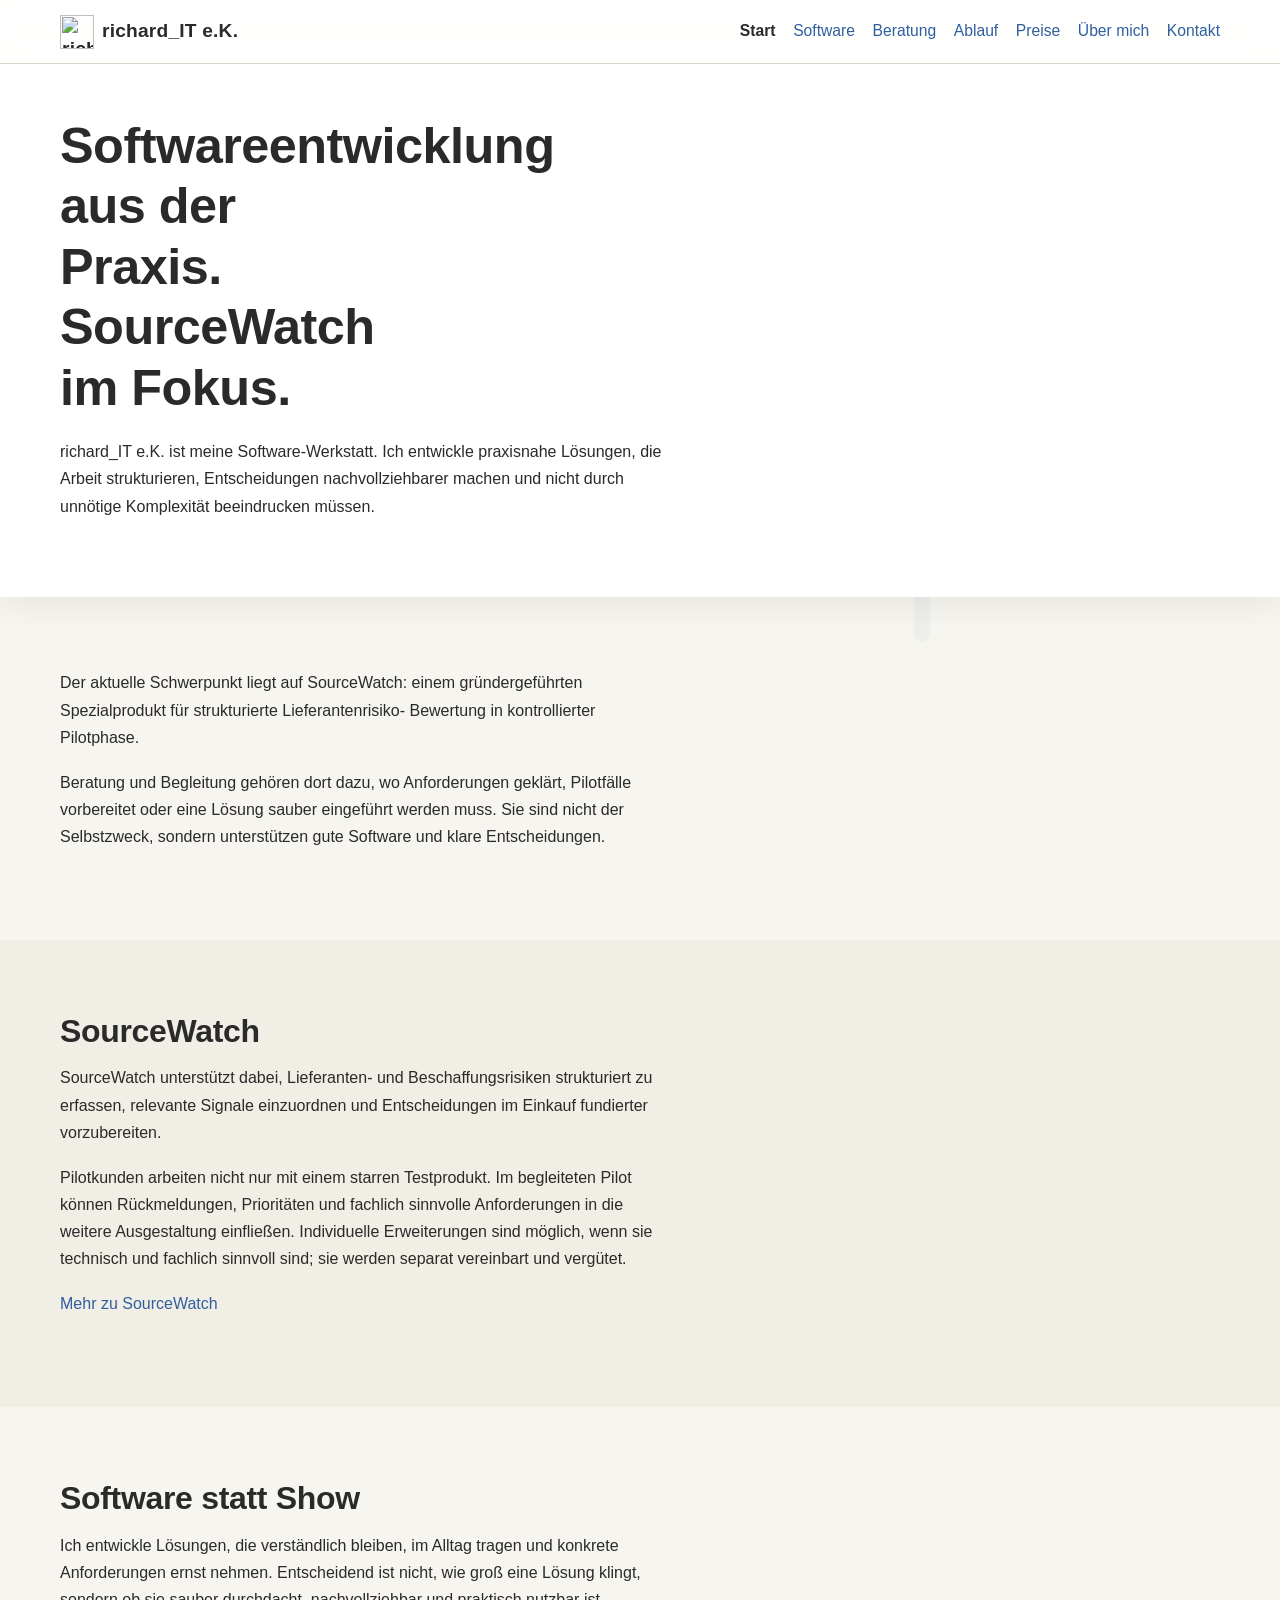
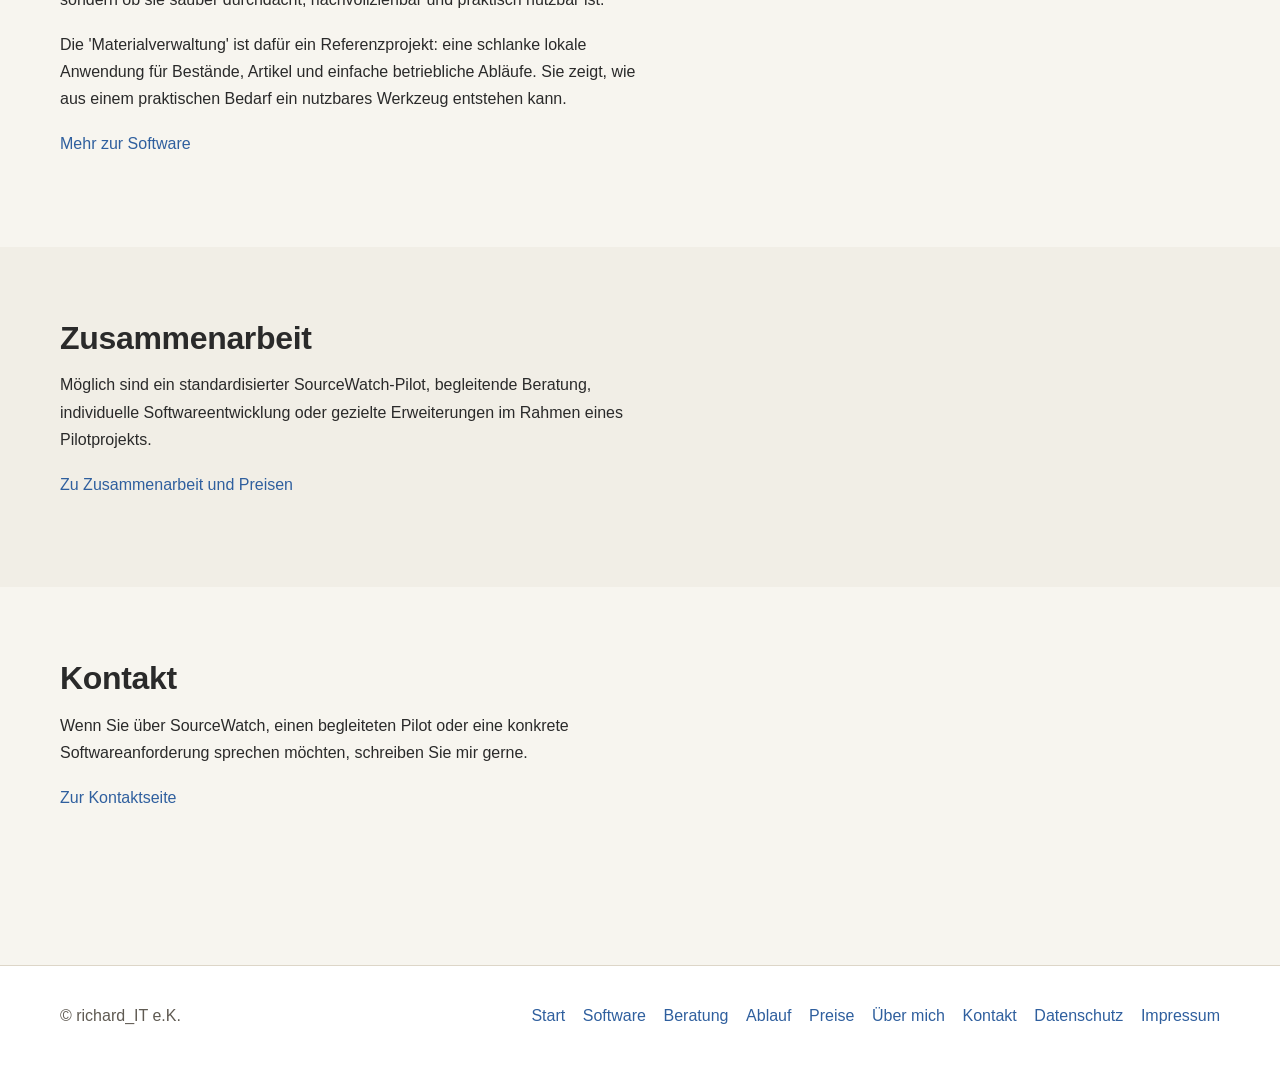
==== index.html @ f72419f3 "Modify meta tags for richard_IT branding Updated meta tags for improved SEO and branding." ====
<html lang="de">
<head>
  <meta charset="UTF-8">
  <meta name="viewport" content="width=device-width, initial-scale=1.0">
  <title>richard_IT e.K. | Softwareentwicklung und SourceWatch</title>
  <meta
    name="description"
    content="richard_IT ist die Software-Werkstatt hinter SourceWatch: praxisnahe Softwareentwicklung, begleitete Piloten und nachvollziehbare Lösungen aus der Praxis."
  >

  <meta property="og:type" content="website">
  <meta property="og:site_name" content="richard_IT">
  <meta property="og:title" content="richard_IT | Softwareentwicklung und SourceWatch">
  <meta
    property="og:description"
    content="richard_IT ist die Software-Werkstatt hinter SourceWatch: praxisnahe Softwareentwicklung, begleitete Piloten und nachvollziehbare Lösungen aus der Praxis."
  >
  <meta
    property="og:url"
    content="https://tjubuu.github.io/richard_IT-Website/"
  >
  <meta
    property="og:image"
    content="https://tjubuu.github.io/richard_IT-Website/assets/img/logo_hell.png"
  >
  <meta property="og:image:alt" content="richard_IT Logo">

  <meta name="twitter:card" content="summary_large_image">
  <meta name="twitter:title" content="richard_IT | Softwareentwicklung und SourceWatch">
  <meta
    name="twitter:description"
    content="richard_IT e.K. ist die Software-Werkstatt hinter SourceWatch: praxisnahe Softwareentwicklung, begleitete Piloten und nachvollziehbare Lösungen aus der Praxis."
  >
  <meta
    name="twitter:image"
    content="https://tjubuu.github.io/richard_IT-Website/assets/img/logo_hell.png"
  >

  <link rel="stylesheet" href="assets/css/style.css">
</head>
<body class="page-home">
  <header class="site-header">
    <div class="container">
      <div class="brand">
        <a href="index.html" aria-label="richard_IT e.K. Startseite">
          <img
            class="brand-logo"
            src="assets/img/logo_hell.png"
            alt="richard_IT Logo"
          >
          <span>richard_IT e.K.</span>
        </a>
      </div>

      <nav class="site-nav" aria-label="Hauptnavigation">
        <a href="index.html" aria-current="page">Start</a>
        <a href="projekte.html">Software</a>
        <a href="beratung.html">Beratung</a>
        <a href="ablauf.html">Ablauf</a>
        <a href="preise.html">Preise</a>
        <a href="about.html">Über mich</a>
        <a href="kontakt.html">Kontakt</a>
      </nav>
    </div>
  </header>

  <main>
    <section class="hero">
      <div class="container">
        <h1>Softwareentwicklung aus der Praxis. SourceWatch im Fokus.</h1>
        <p>
          richard_IT e.K. ist meine Software-Werkstatt. Ich entwickle praxisnahe
          Lösungen, die Arbeit strukturieren, Entscheidungen nachvollziehbarer
          machen und nicht durch unnötige Komplexität beeindrucken müssen.
        </p>
      </div>
    </section>

    <section class="section">
      <div class="container">
        <p>
          Der aktuelle Schwerpunkt liegt auf SourceWatch: einem
          gründergeführten Spezialprodukt für strukturierte Lieferantenrisiko-
          Bewertung in kontrollierter Pilotphase.
        </p>
        <p>
          Beratung und Begleitung gehören dort dazu, wo Anforderungen geklärt,
          Pilotfälle vorbereitet oder eine Lösung sauber eingeführt werden
          muss. Sie sind nicht der Selbstzweck, sondern unterstützen gute
          Software und klare Entscheidungen.
        </p>
      </div>
    </section>

    <section class="section section-alt">
      <div class="container">
        <h2>SourceWatch</h2>
        <p>
          SourceWatch unterstützt dabei, Lieferanten- und Beschaffungsrisiken
          strukturiert zu erfassen, relevante Signale einzuordnen und
          Entscheidungen im Einkauf fundierter vorzubereiten.
        </p>
        <p>
          Pilotkunden arbeiten nicht nur mit einem starren Testprodukt. Im
          begleiteten Pilot können Rückmeldungen, Prioritäten und fachlich
          sinnvolle Anforderungen in die weitere Ausgestaltung einfließen.
          Individuelle Erweiterungen sind möglich, wenn sie technisch und
          fachlich sinnvoll sind; sie werden separat vereinbart und vergütet.
        </p>
        <p>
          <a href="projekte.html">Mehr zu SourceWatch</a>
        </p>
      </div>
    </section>

    <section class="section">
      <div class="container">
        <h2>Software statt Show</h2>
        <p>
          Ich entwickle Lösungen, die verständlich bleiben, im Alltag tragen
          und konkrete Anforderungen ernst nehmen. Entscheidend ist nicht, wie
          groß eine Lösung klingt, sondern ob sie sauber durchdacht,
          nachvollziehbar und praktisch nutzbar ist.
        </p>
        <p>
          Die 'Materialverwaltung' ist dafür ein Referenzprojekt: eine schlanke
          lokale Anwendung für Bestände, Artikel und einfache betriebliche
          Abläufe. Sie zeigt, wie aus einem praktischen Bedarf ein nutzbares
          Werkzeug entstehen kann.
        </p>
        <p>
          <a href="projekte.html">Mehr zur Software</a>
        </p>
      </div>
    </section>

    <section class="section section-alt">
      <div class="container">
        <h2>Zusammenarbeit</h2>
        <p>
          Möglich sind ein standardisierter SourceWatch-Pilot, begleitende
          Beratung, individuelle Softwareentwicklung oder gezielte Erweiterungen
          im Rahmen eines Pilotprojekts.
        </p>
        <p>
          <a href="preise.html">Zu Zusammenarbeit und Preisen</a>
        </p>
      </div>
    </section>

    <section class="section">
      <div class="container">
        <h2>Kontakt</h2>
        <p>
          Wenn Sie über SourceWatch, einen begleiteten Pilot oder eine konkrete
          Softwareanforderung sprechen möchten, schreiben Sie mir gerne.
        </p>
        <p>
          <a href="kontakt.html">Zur Kontaktseite</a>
        </p>
      </div>
    </section>
  </main>

  <footer class="site-footer">
    <div class="container footer-content">
      <p>&copy; richard_IT e.K.</p>
      <nav aria-label="Footer Navigation">
        <a href="index.html">Start</a>
        <a href="projekte.html">Software</a>
        <a href="beratung.html">Beratung</a>
        <a href="ablauf.html">Ablauf</a>
        <a href="preise.html">Preise</a>
        <a href="about.html">Über mich</a>
        <a href="kontakt.html">Kontakt</a>
        <a href="datenschutz.html">Datenschutz</a>
        <a href="impressum.html">Impressum</a>
      </nav>
    </div>
  </footer>
</body>
</html>
---- assets/css/style.css ----
:root {
  --bg: #f7f5ef;
  --surface: #ffffff;
  --surface-alt: #f1eee6;
  --text: #2a2a2a;
  --muted: #5f5a52;
  --border: #ddd6c8;
  --accent: #6a7564;
  --accent-hover: #55604f;
  --link: #2f5f9e;
  --link-hover: #21497a;
  --max-width: 1160px;
  --shadow: 0 10px 30px rgba(0, 0, 0, 0.06);
  --radius: 0.75rem;
  --section-space: 4.5rem;
}

* {
  box-sizing: border-box;
}

html {
  font-size: 16px;
  scroll-behavior: smooth;
}

body {
  margin: 0;
  font-family: Arial, Helvetica, sans-serif;
  line-height: 1.7;
  color: var(--text);
  background: var(--bg);
}

img {
  max-width: 100%;
}

a {
  color: var(--link);
  text-decoration: none;
  transition:
    color 0.2s ease,
    background-color 0.2s ease,
    border-color 0.2s ease,
    opacity 0.2s ease;
}

a:hover {
  color: var(--link-hover);
  text-decoration: underline;
}

.container {
  width: min(100% - 2.5rem, var(--max-width));
  margin: 0 auto;
}

.site-header {
  background: rgba(255, 255, 255, 0.94);
  border-bottom: 1px solid var(--border);
  position: sticky;
  top: 0;
  z-index: 10;
  backdrop-filter: blur(10px);
}

.site-header .container {
  display: flex;
  align-items: center;
  justify-content: space-between;
  gap: 1.5rem;
  padding: 0.9rem 0;
}

.brand {
  flex-shrink: 0;
}

.brand a {
  display: inline-flex;
  align-items: center;
  gap: 0.5rem;
  color: var(--text);
  font-size: 1.2rem;
  font-weight: 700;
  letter-spacing: 0.01em;
}

.brand a:hover {
  color: var(--text);
  text-decoration: none;
}

.brand-logo {
  display: block;
  width: auto;
  height: 34px;
  margin-right: 0;
  transform: translateY(1px);
}

.site-nav {
  display: flex;
  flex-wrap: wrap;
  justify-content: flex-end;
  gap: 1.1rem;
}

.site-nav a {
  color: var(--link);
  font-size: 0.98rem;
  padding: 0.2rem 0;
}

.site-nav a:hover {
  color: var(--link-hover);
  text-decoration: none;
}

.site-nav a[aria-current="page"] {
  color: var(--text);
  font-weight: 700;
}

.intro,
.hero,
.section {
  padding: var(--section-space) 0;
}

.intro {
  padding-top: 2.75rem;
  padding-bottom: 1.5rem;
}

.intro p {
  max-width: 65ch;
  margin-bottom: 0;
  font-size: 1.05rem;
  color: var(--text);
}

.hero {
  background: var(--surface);
  box-shadow: var(--shadow);
  padding-top: 3.25rem;
  padding-bottom: 3.75rem;
}

.hero-split .container {
  display: grid;
  grid-template-columns: minmax(0, 1fr) minmax(340px, 500px);
  gap: 4rem;
  align-items: center;
}

.hero-copy {
  max-width: 640px;
}

.hero-copy p:last-child {
  margin-bottom: 0;
}

.hero-logo-wrap {
  display: flex;
  justify-content: flex-end;
  align-items: center;
  padding-left: 1.5rem;
}

.hero-logo {
  display: block;
  width: min(100%, 440px);
  height: auto;
  margin-left: auto;
}

.section-alt {
  background: var(--surface-alt);
}

h1,
h2,
h3 {
  line-height: 1.2;
  margin-top: 0;
  color: var(--text);
  letter-spacing: -0.01em;
}

h1 {
  font-size: clamp(2.1rem, 4vw, 3.15rem);
  margin-bottom: 1.25rem;
  max-width: 12ch;
}

h2 {
  font-size: clamp(1.55rem, 3vw, 2rem);
  margin-bottom: 0.9rem;
}

h3 {
  font-size: 1.1rem;
  margin-bottom: 0.75rem;
}

p {
  margin-top: 0;
  margin-bottom: 1.1rem;
  max-width: 68ch;
}

ul {
  margin-top: 0;
  margin-bottom: 1.1rem;
  padding-left: 1.25rem;
  max-width: 68ch;
}

li {
  margin-bottom: 0.5rem;
}

.button-link {
  display: inline-block;
  padding: 0.85rem 1.15rem;
  border: 1px solid transparent;
  border-radius: 999px;
  background: var(--accent);
  color: #ffffff;
  font-weight: 700;
  line-height: 1.2;
  box-shadow: 0 6px 18px rgba(0, 0, 0, 0.08);
}

.button-link:hover {
  background: var(--accent-hover);
  color: #ffffff;
  text-decoration: none;
}

.button-link:focus-visible,
.site-nav a:focus-visible,
.site-footer nav a:focus-visible {
  outline: 2px solid var(--link);
  outline-offset: 3px;
}

.price-grid {
  display: grid;
  gap: 1.5rem;
  grid-template-columns: repeat(auto-fit, minmax(240px, 1fr));
}

.price-card {
  background: var(--surface);
  border: 1px solid var(--border);
  border-radius: var(--radius);
  padding: 1.25rem;
  box-shadow: var(--shadow);
}

.price-card p:last-child {
  margin-bottom: 0;
}

/* Contact page specific styling */
address {
  font-style: normal;
  margin: 1.5rem 0;
}

.contact-email {
  display: inline-block;
  padding: 0.5rem 0.75rem;
  background: var(--surface);
  border: 2px solid var(--link);
  border-radius: var(--radius);
  font-weight: 600;
  font-size: 1.05rem;
  color: var(--link);
  transition:
    background-color 0.2s ease,
    color 0.2s ease,
    transform 0.2s ease;
}

.contact-email:hover {
  background: var(--link);
  color: #ffffff;
  text-decoration: none;
  transform: translateY(-2px);
}

.contact-email:focus-visible {
  outline: 2px solid var(--accent);
  outline-offset: 3px;
}

.social-links {
  list-style: none;
  padding: 0;
  margin: 2rem 0;
  display: flex;
  flex-wrap: wrap;
  gap: 1rem;
  max-width: none;
}

.social-links li {
  margin: 0;
  flex: 0 1 auto;
}

.social-links a {
  display: inline-flex;
  align-items: center;
  justify-content: center;
  padding: 0.75rem 1.25rem;
  background: var(--surface);
  border: 2px solid var(--link);
  border-radius: var(--radius);
  color: var(--link);
  font-weight: 600;
  transition:
    background-color 0.2s ease,
    color 0.2s ease,
    transform 0.2s ease,
    border-color 0.2s ease;
}

.social-links a:hover {
  background: var(--link);
  color: #ffffff;
  border-color: var(--link);
  text-decoration: none;
  transform: translateY(-3px);
  box-shadow: 0 6px 18px rgba(0, 0, 0, 0.08);
}

.social-links a:focus-visible {
  outline: 2px solid var(--accent);
  outline-offset: 3px;
}

@media (max-width: 760px) {
  .social-links {
    flex-direction: column;
    gap: 0.75rem;
  }

  .social-links li {
    width: 100%;
  }

  .social-links a {
    width: 100%;
    justify-content: center;
  }
}

.site-footer {
  margin-top: 4rem;
  padding: 2.25rem 0;
  background: var(--surface);
  border-top: 1px solid var(--border);
}

.footer-content {
  display: flex;
  flex-wrap: wrap;
  align-items: flex-start;
  justify-content: space-between;
  gap: 1rem 2rem;
}

.site-footer nav {
  display: flex;
  flex-wrap: wrap;
  gap: 0.85rem 1.1rem;
}

.site-footer nav a {
  color: var(--link);
}

.site-footer p {
  margin: 0;
  color: var(--muted);
}

@media (max-width: 960px) {
  .hero-split .container {
    grid-template-columns: 1fr;
    gap: 2.25rem;
  }

  .hero-logo-wrap {
    justify-content: flex-start;
    padding-left: 0;
  }

  .hero-logo {
    width: min(340px, 100%);
    margin-left: 0;
  }

  h1 {
    max-width: none;
  }
}

@media (max-width: 760px) {
  :root {
    --section-space: 3.5rem;
  }

  .site-header .container,
  .footer-content {
    flex-direction: column;
    align-items: flex-start;
  }

  .site-header .container {
    gap: 0.85rem;
  }

  .site-nav {
    gap: 0.75rem 1rem;
    justify-content: flex-start;
  }

  .brand-logo {
    height: 30px;
    margin-right: 0;
    transform: translateY(1px);
  }

  .container {
    width: min(100% - 1.5rem, var(--max-width));
  }

  .intro {
    padding-top: 2.25rem;
    padding-bottom: 1.25rem;
  }

  .hero {
    padding-top: 2.5rem;
    padding-bottom: 3rem;
  }

  .button-link {
    width: auto;
  }
}

/* Page-specific watermark backgrounds */
body {
  position: relative;
}

body::before {
  content: "";
  position: fixed;
  inset: 0;
  z-index: -1;
  pointer-events: none;
  background-repeat: no-repeat;
  background-position: right 7vw top 18vh;
  background-size: min(42vw, 540px);
  opacity: 0.055;
}

body.page-home::before {
  background-image: url("../img/watermarks/watermark-home-gear.svg");
}

body.page-consulting::before {
  background-image: url("../img/watermarks/watermark-consulting-dialog.svg");
}

body.page-process::before {
  background-image: url("../img/watermarks/watermark-process-steps.svg");
}

body.page-remote::before {
  background-image: url("../img/watermarks/watermark-remote-connection.svg");
}

body.page-projects::before {
  background-image: url("../img/watermarks/watermark-projects-network.svg");
}

body.page-prices::before {
  background-image: url("../img/watermarks/watermark-prices-scale.svg");
}

body.page-about::before {
  background-image: url("../img/watermarks/watermark-about-workbench.svg");
}

body.page-contact::before {
  background-image: url("../img/watermarks/watermark-contact-envelope.svg");
}

@media (max-width: 760px) {
  body::before {
    background-position: right -18vw top 18vh;
    background-size: 88vw;
    opacity: 0.035;
  }
}

.visually-hidden {
  position: absolute;
  width: 1px;
  height: 1px;
  padding: 0;
  margin: -1px;
  overflow: hidden;
  clip: rect(0, 0, 0, 0);
  white-space: nowrap;
  border: 0;
}
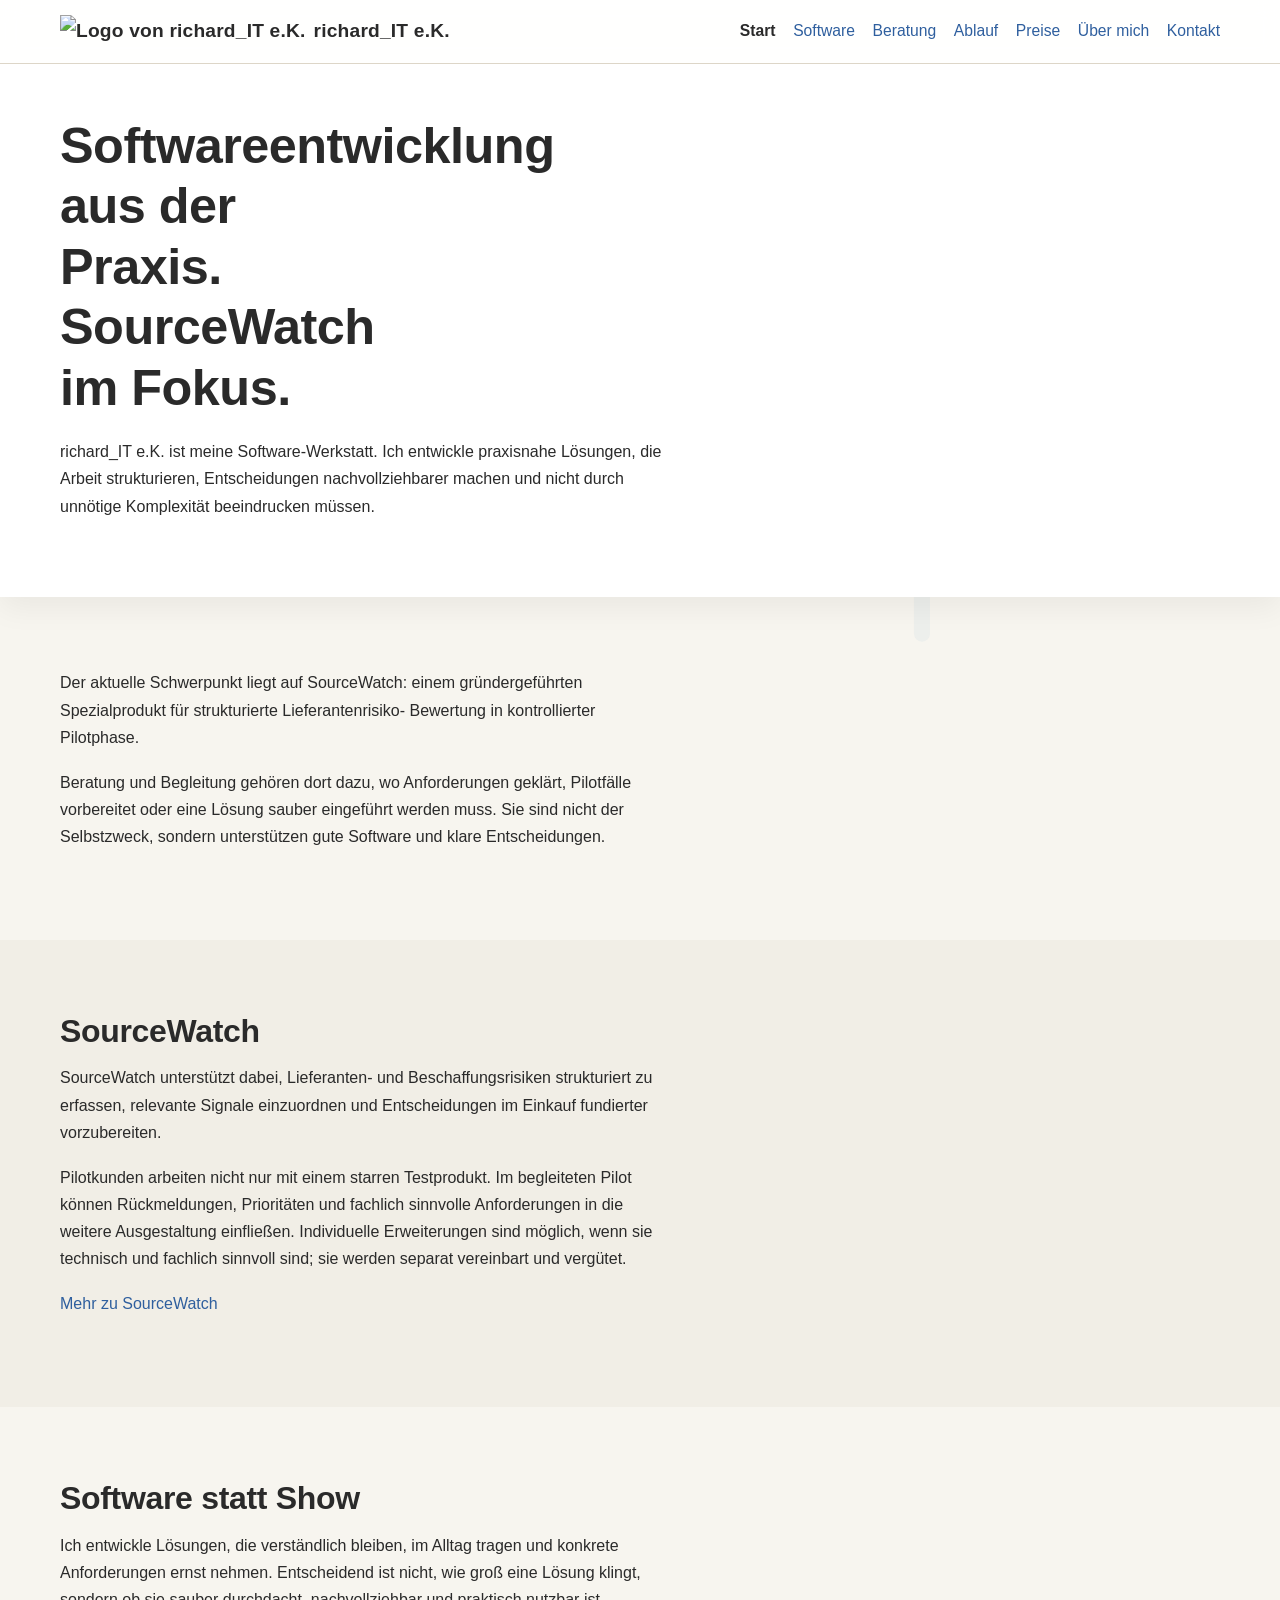
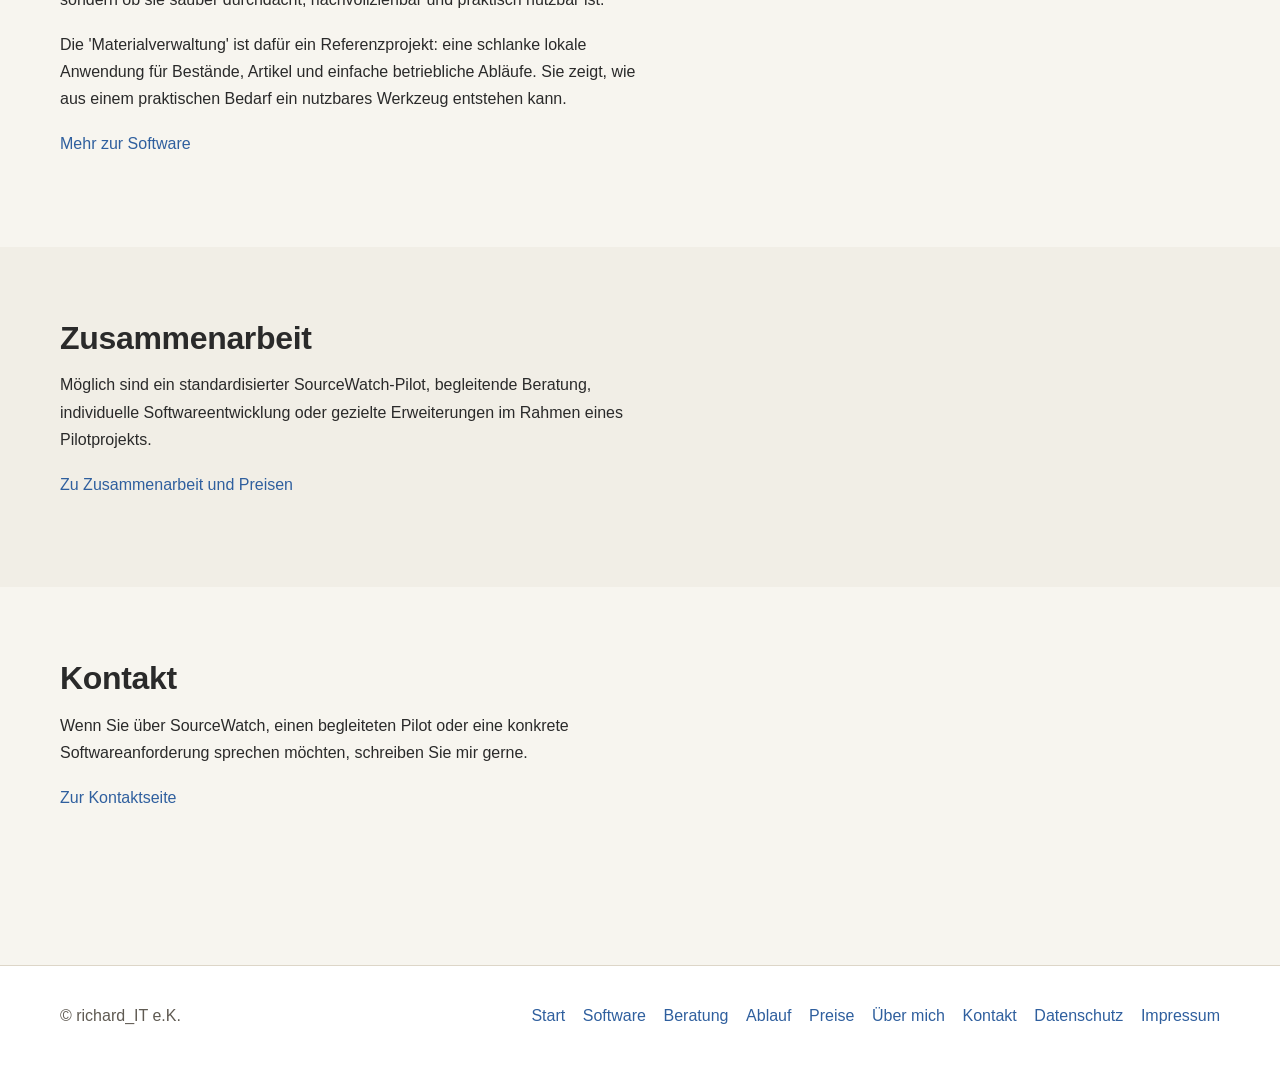
==== commit beef21bd: "Update HTML structure and improve accessibility" ====
--- a/index.html
+++ b/index.html
@@ -1,3 +1,4 @@
+<!DOCTYPE html>
 <html lang="de">
 <head>
   <meta charset="UTF-8">
@@ -42,11 +43,11 @@
   <header class="site-header">
     <div class="container">
       <div class="brand">
-        <a href="index.html" aria-label="richard_IT e.K. Startseite">
+        <a href="index.html" aria-label="Zur Startseite von richard_IT e.K.">
           <img
             class="brand-logo"
             src="assets/img/logo_hell.png"
-            alt="richard_IT Logo"
+            alt="Logo von richard_IT e.K."
           >
           <span>richard_IT e.K.</span>
         </a>
@@ -64,10 +65,10 @@
     </div>
   </header>
 
-  <main>
-    <section class="hero">
+  <main id="main-content">
+    <section class="hero" aria-labelledby="hero-heading">
       <div class="container">
-        <h1>Softwareentwicklung aus der Praxis. SourceWatch im Fokus.</h1>
+        <h1 id="hero-heading">Softwareentwicklung aus der Praxis. SourceWatch im Fokus.</h1>
         <p>
           richard_IT e.K. ist meine Software-Werkstatt. Ich entwickle praxisnahe
           Lösungen, die Arbeit strukturieren, Entscheidungen nachvollziehbarer
@@ -76,8 +77,9 @@
       </div>
     </section>
 
-    <section class="section">
+    <section class="section" aria-labelledby="home-intro-heading">
       <div class="container">
+        <h2 id="home-intro-heading" class="visually-hidden">Überblick</h2>
         <p>
           Der aktuelle Schwerpunkt liegt auf SourceWatch: einem
           gründergeführten Spezialprodukt für strukturierte Lieferantenrisiko-
@@ -92,9 +94,9 @@
       </div>
     </section>
 
-    <section class="section section-alt">
+    <section class="section section-alt" aria-labelledby="sourcewatch-heading">
       <div class="container">
-        <h2>SourceWatch</h2>
+        <h2 id="sourcewatch-heading">SourceWatch</h2>
         <p>
           SourceWatch unterstützt dabei, Lieferanten- und Beschaffungsrisiken
           strukturiert zu erfassen, relevante Signale einzuordnen und
@@ -113,9 +115,9 @@
       </div>
     </section>
 
-    <section class="section">
+    <section class="section" aria-labelledby="philosophy-heading">
       <div class="container">
-        <h2>Software statt Show</h2>
+        <h2 id="philosophy-heading">Software statt Show</h2>
         <p>
           Ich entwickle Lösungen, die verständlich bleiben, im Alltag tragen
           und konkrete Anforderungen ernst nehmen. Entscheidend ist nicht, wie
@@ -134,9 +136,9 @@
       </div>
     </section>
 
-    <section class="section section-alt">
+    <section class="section section-alt" aria-labelledby="collaboration-heading">
       <div class="container">
-        <h2>Zusammenarbeit</h2>
+        <h2 id="collaboration-heading">Zusammenarbeit</h2>
         <p>
           Möglich sind ein standardisierter SourceWatch-Pilot, begleitende
           Beratung, individuelle Softwareentwicklung oder gezielte Erweiterungen
@@ -148,9 +150,9 @@
       </div>
     </section>
 
-    <section class="section">
+    <section class="section" aria-labelledby="contact-section-heading">
       <div class="container">
-        <h2>Kontakt</h2>
+        <h2 id="contact-section-heading">Kontakt</h2>
         <p>
           Wenn Sie über SourceWatch, einen begleiteten Pilot oder eine konkrete
           Softwareanforderung sprechen möchten, schreiben Sie mir gerne.
@@ -165,7 +167,7 @@
   <footer class="site-footer">
     <div class="container footer-content">
       <p>&copy; richard_IT e.K.</p>
-      <nav aria-label="Footer Navigation">
+      <nav aria-label="Footer-Navigation">
         <a href="index.html">Start</a>
         <a href="projekte.html">Software</a>
         <a href="beratung.html">Beratung</a>
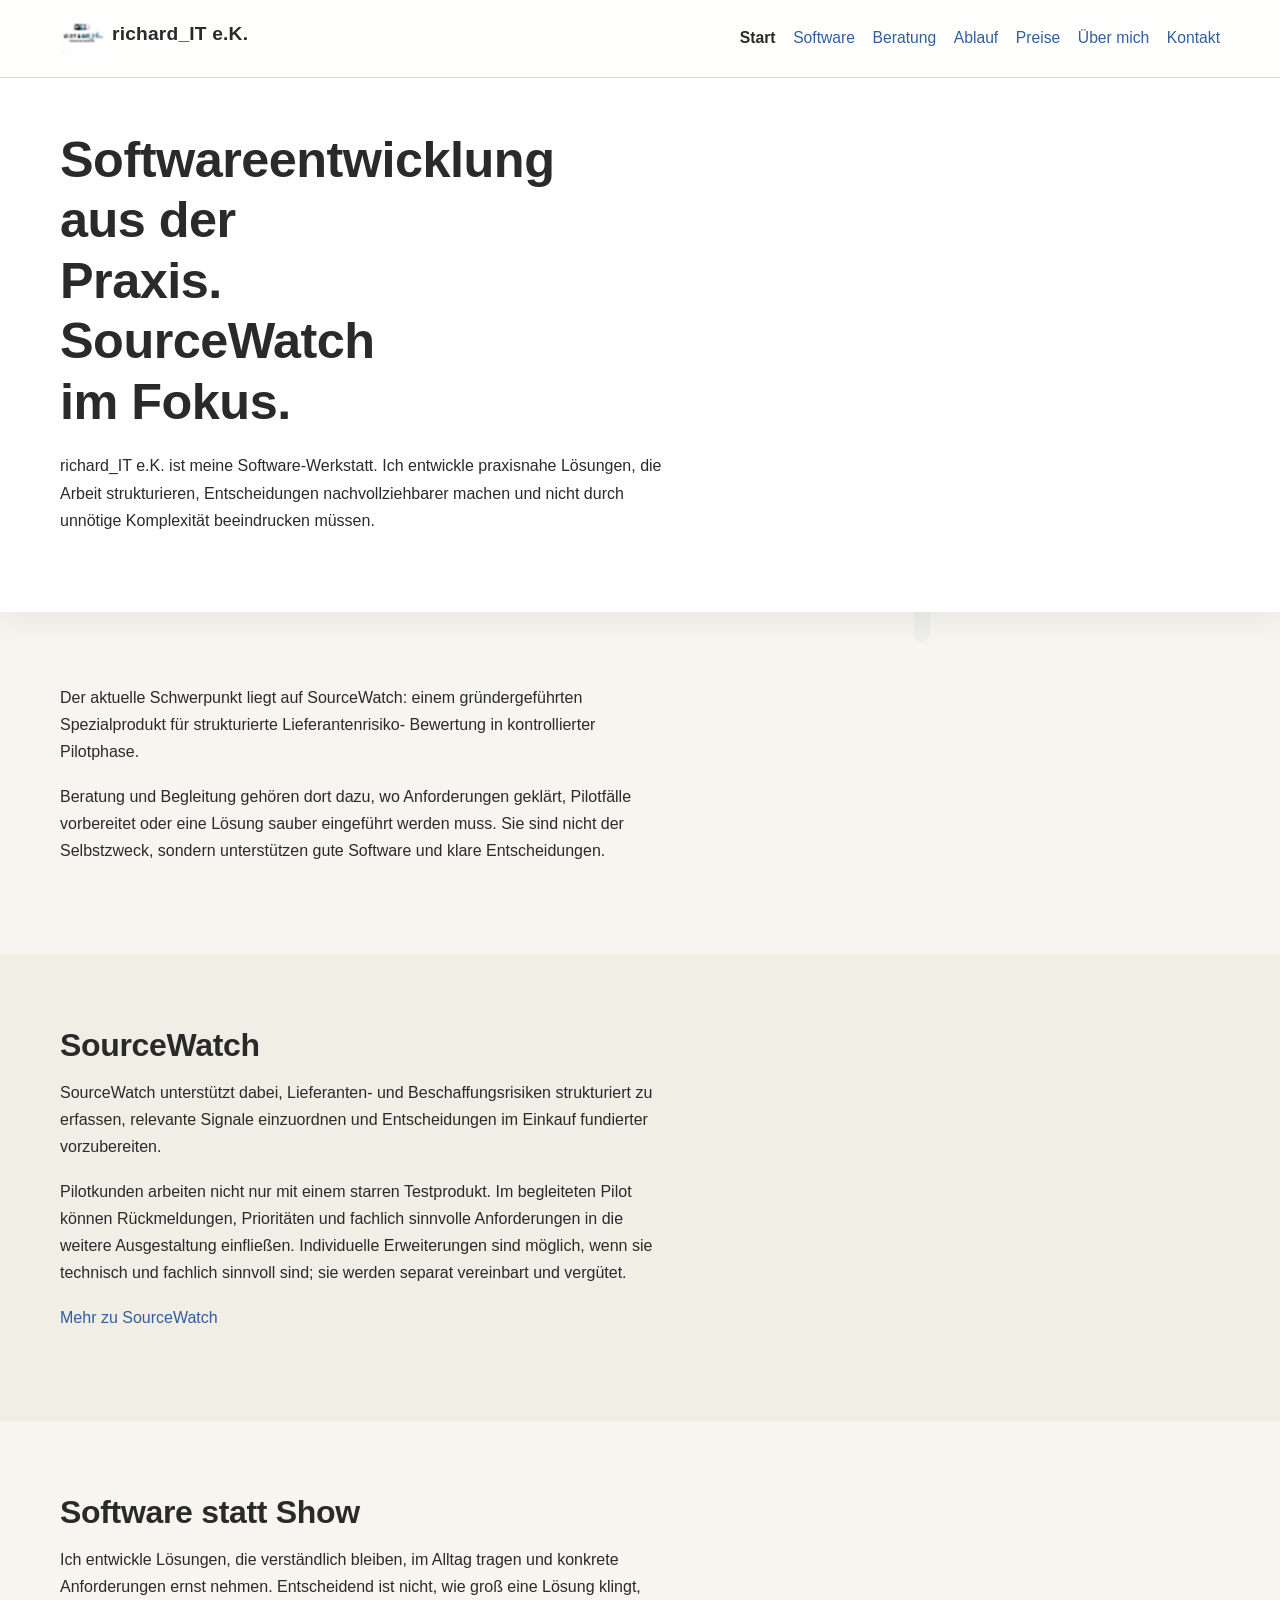
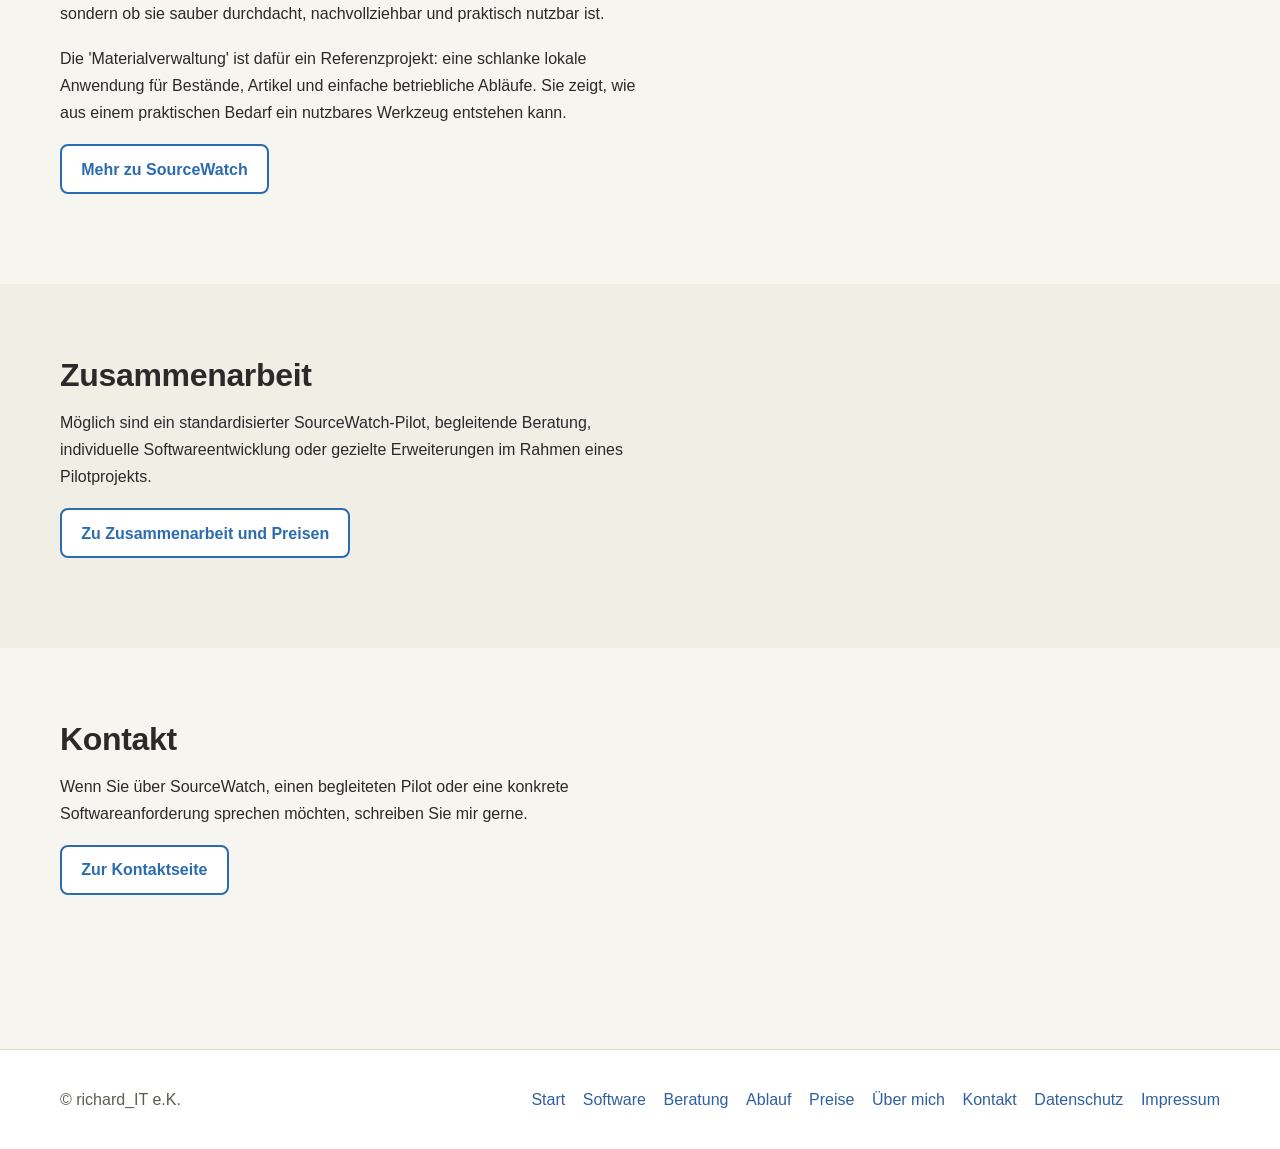
==== commit ead16479: "Update links to use button styles" ====
--- a/index.html
+++ b/index.html
@@ -131,7 +131,7 @@
           Werkzeug entstehen kann.
         </p>
         <p>
-          <a href="projekte.html">Mehr zur Software</a>
+          <a href="projekte.html" class="btn">Mehr zu SourceWatch</a>
         </p>
       </div>
     </section>
@@ -145,7 +145,7 @@
           im Rahmen eines Pilotprojekts.
         </p>
         <p>
-          <a href="preise.html">Zu Zusammenarbeit und Preisen</a>
+          <a href="preise.html" class="btn">Zu Zusammenarbeit und Preisen</a>
         </p>
       </div>
     </section>
@@ -158,7 +158,7 @@
           Softwareanforderung sprechen möchten, schreiben Sie mir gerne.
         </p>
         <p>
-          <a href="kontakt.html">Zur Kontaktseite</a>
+          <a href="kontakt.html" class="btn">Zur Kontaktseite</a>
         </p>
       </div>
     </section>
--- a/assets/css/style.css
+++ b/assets/css/style.css
@@ -93,11 +93,9 @@
 }
 
 .brand-logo {
+  height: 40px;
+  width: auto;
   display: block;
-  width: auto;
-  height: 34px;
-  margin-right: 0;
-  transform: translateY(1px);
 }
 
 .site-nav {
@@ -524,4 +522,24 @@
   clip: rect(0, 0, 0, 0);
   white-space: nowrap;
   border: 0;
-}+}
+
+/* Einheitlicher Button-Style */
+.btn,
+.contact-email {
+  display: inline-block;
+  padding: 0.6rem 1.2rem;
+  border: 2px solid #2b6cb0;
+  border-radius: 8px;
+  color: #2b6cb0;
+  font-weight: bold;
+  text-decoration: none;
+  background-color: #ffffff;
+  transition: all 0.2s ease-in-out;
+}
+
+.btn:hover,
+.contact-email:hover {
+  background-color: #2b6cb0;
+  color: #ffffff;
+}
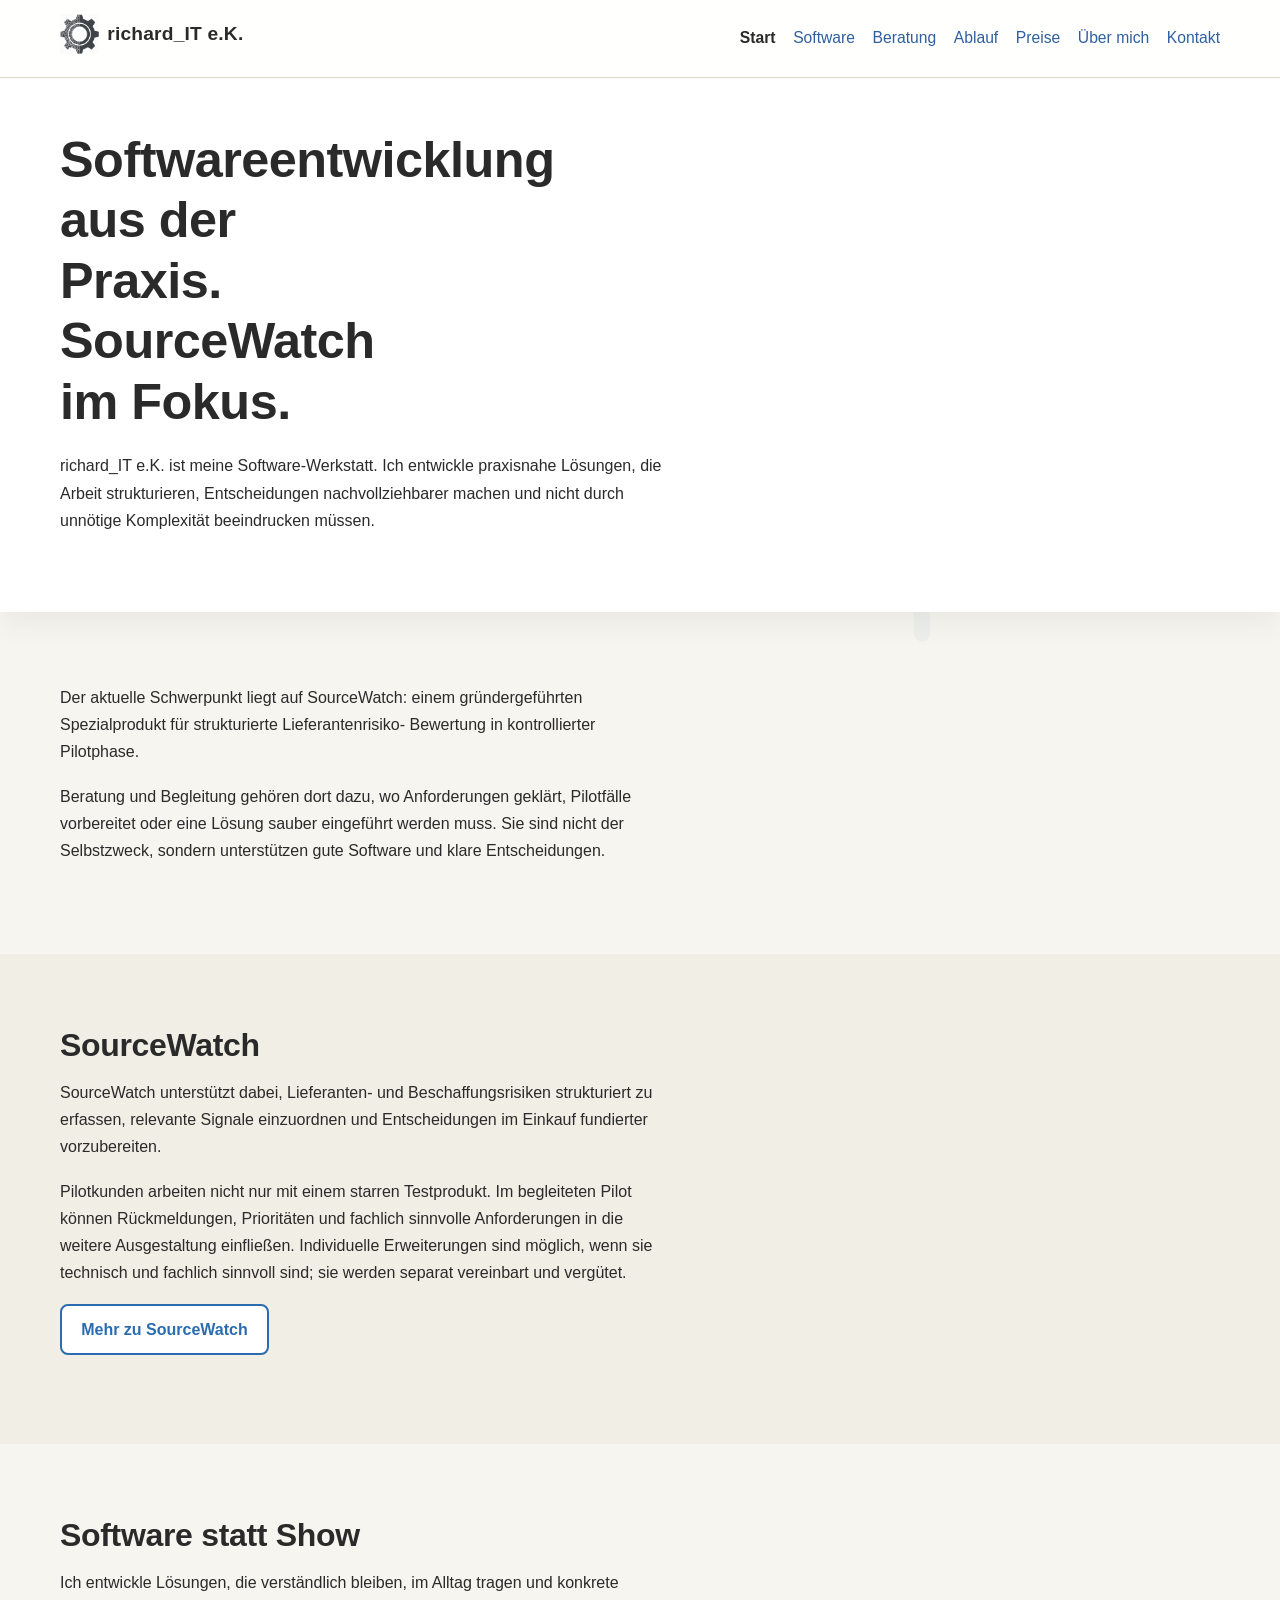
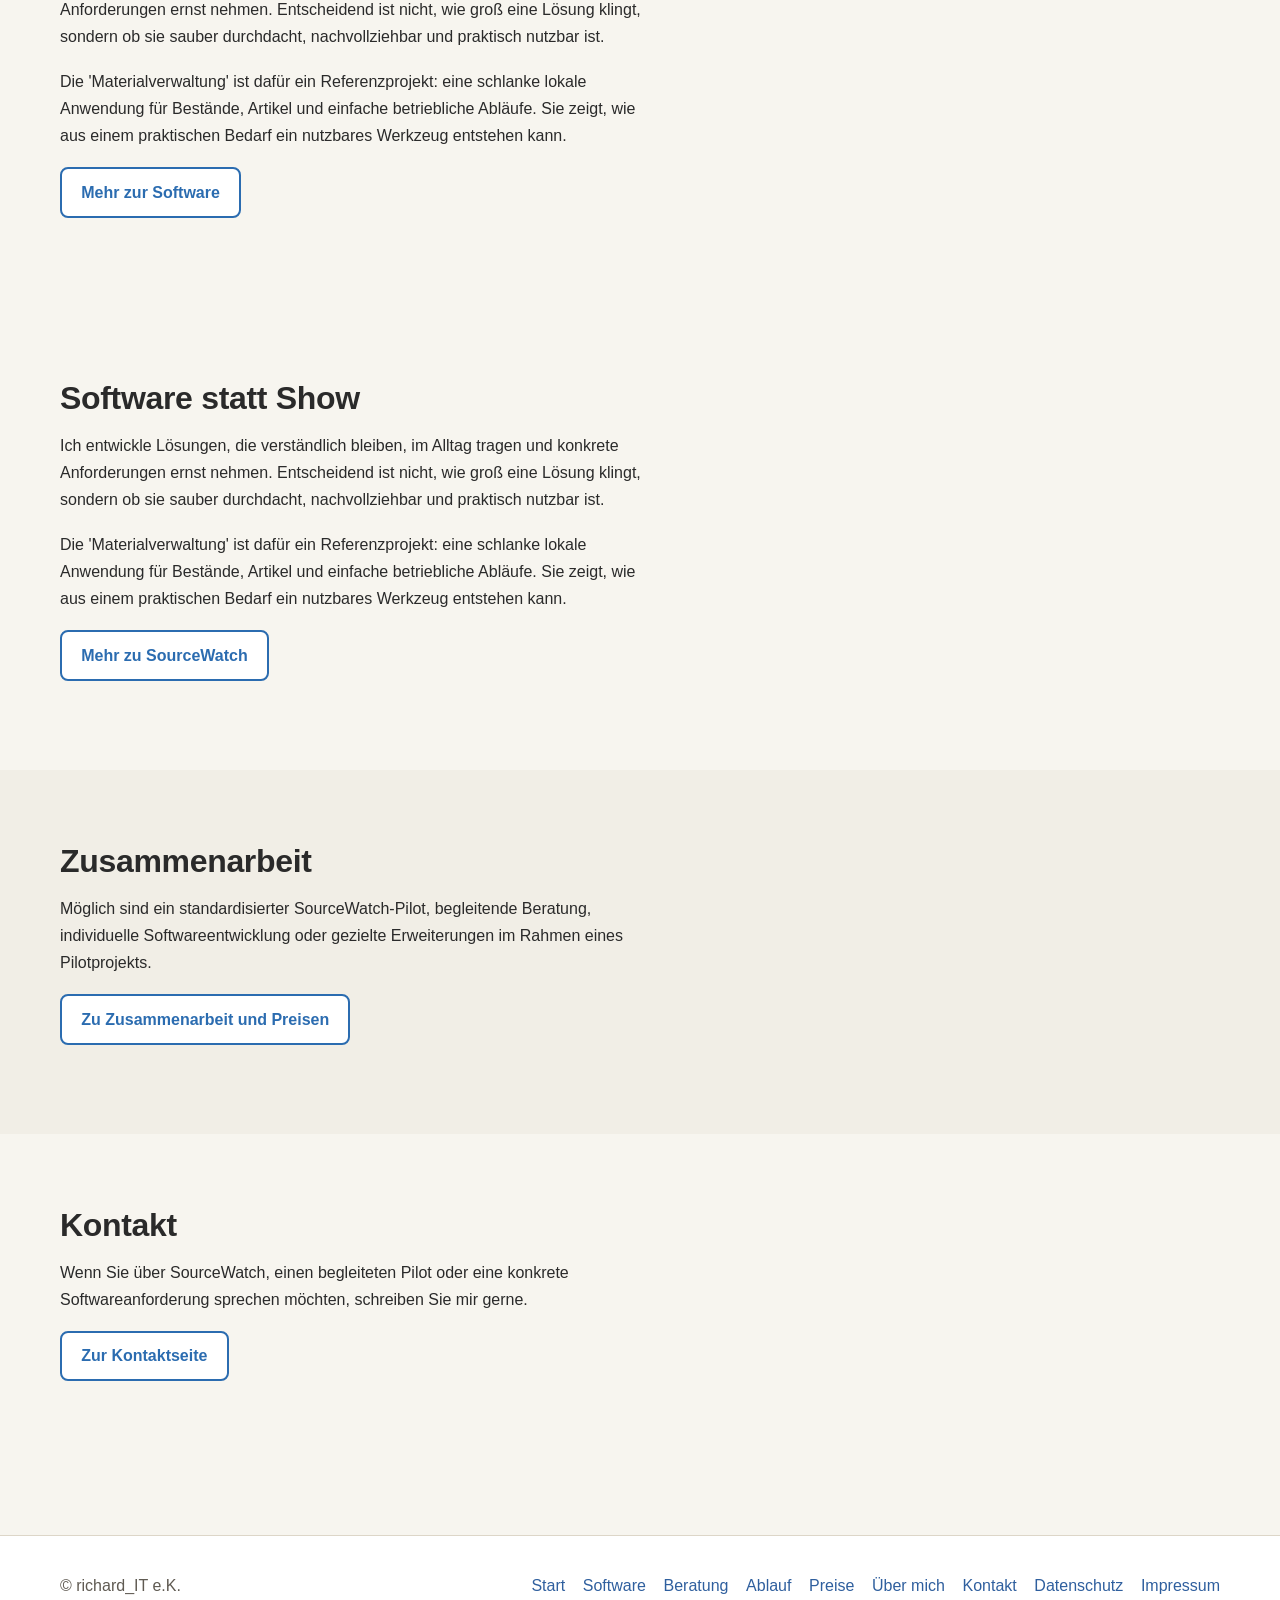
==== commit d17fec9c: "Add button class to project links in index.html" ====
--- a/index.html
+++ b/index.html
@@ -110,7 +110,28 @@
           fachlich sinnvoll sind; sie werden separat vereinbart und vergütet.
         </p>
         <p>
-          <a href="projekte.html">Mehr zu SourceWatch</a>
+          <a href="projekte.html" class="btn">Mehr zu SourceWatch</a>
+        </p>
+      </div>
+    </section>
+
+    <section class="section" aria-labelledby="philosophy-heading">
+      <div class="container">
+        <h2 id="philosophy-heading">Software statt Show</h2>
+        <p>
+          Ich entwickle Lösungen, die verständlich bleiben, im Alltag tragen
+          und konkrete Anforderungen ernst nehmen. Entscheidend ist nicht, wie
+          groß eine Lösung klingt, sondern ob sie sauber durchdacht,
+          nachvollziehbar und praktisch nutzbar ist.
+        </p>
+        <p>
+          Die 'Materialverwaltung' ist dafür ein Referenzprojekt: eine schlanke
+          lokale Anwendung für Bestände, Artikel und einfache betriebliche
+          Abläufe. Sie zeigt, wie aus einem praktischen Bedarf ein nutzbares
+          Werkzeug entstehen kann.
+        </p>
+        <p>
+          <a href="projekte.html" class="btn">Mehr zur Software</a>
         </p>
       </div>
     </section>
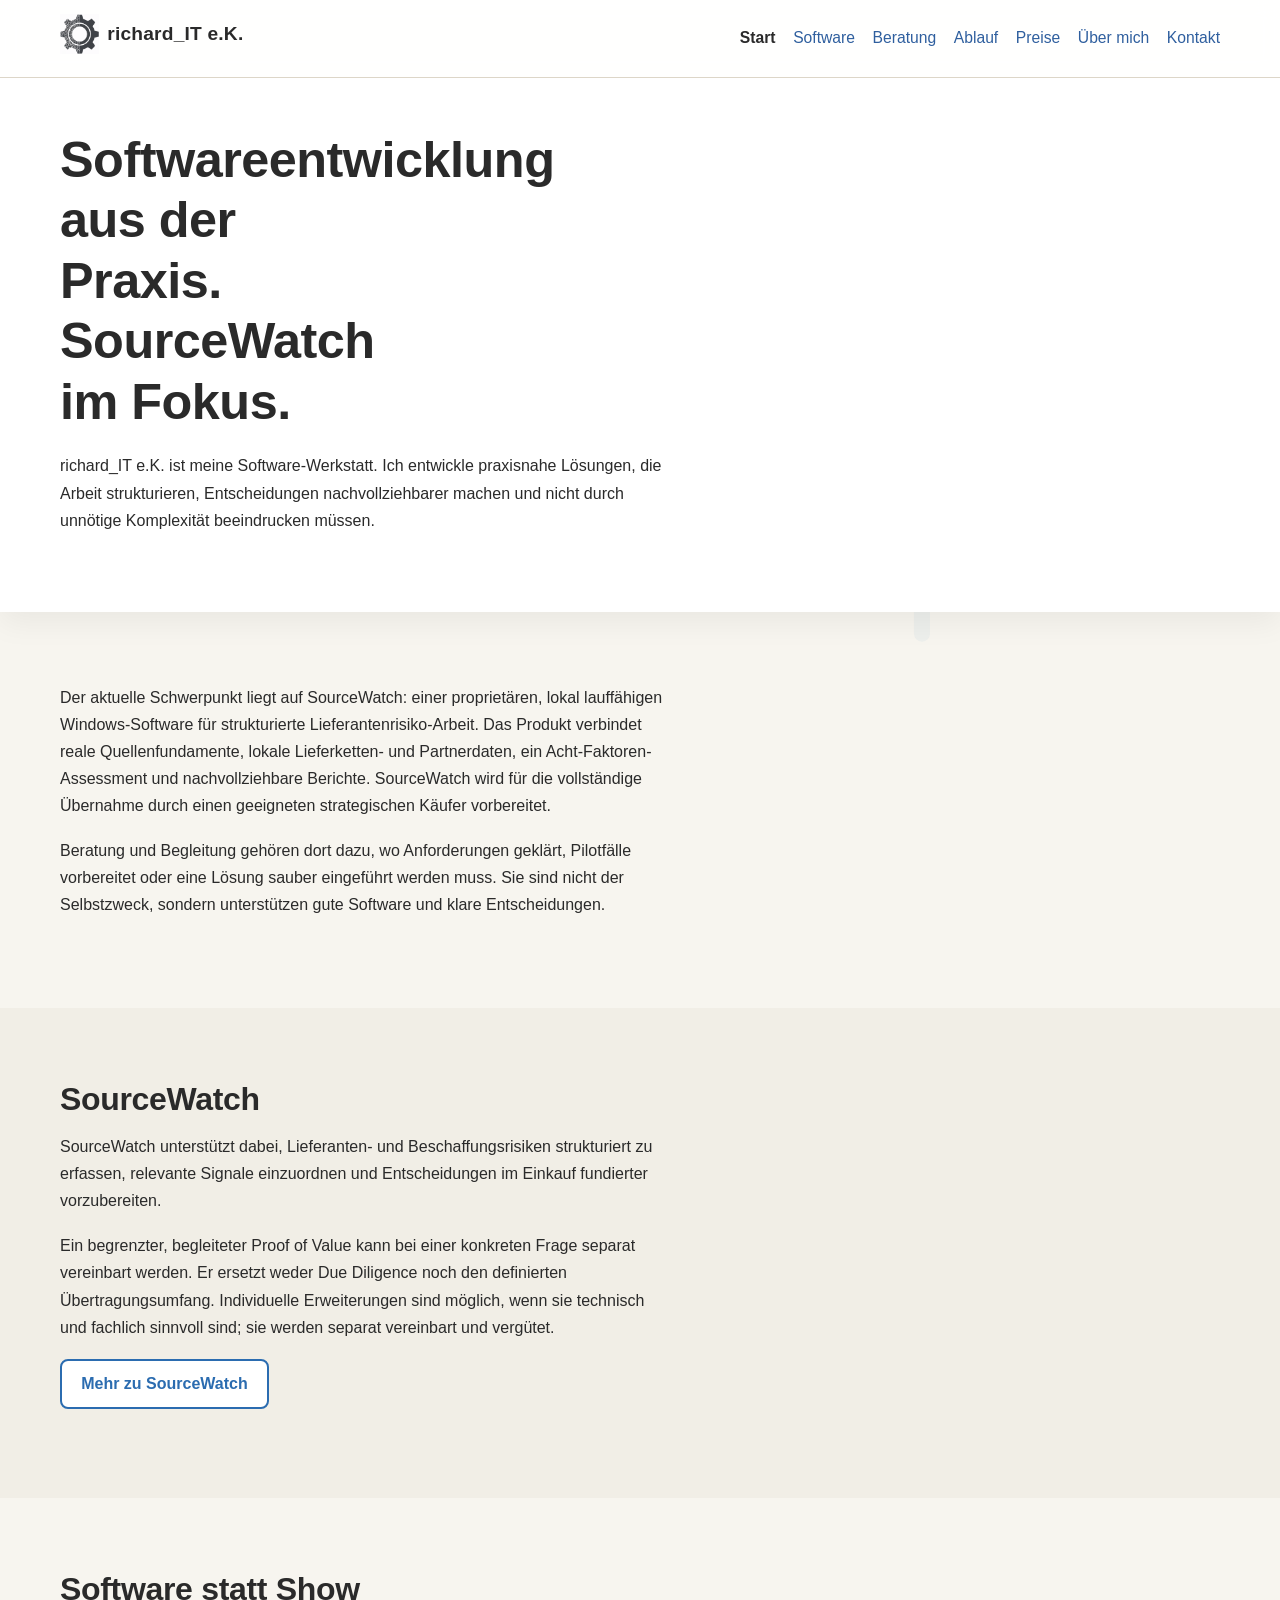
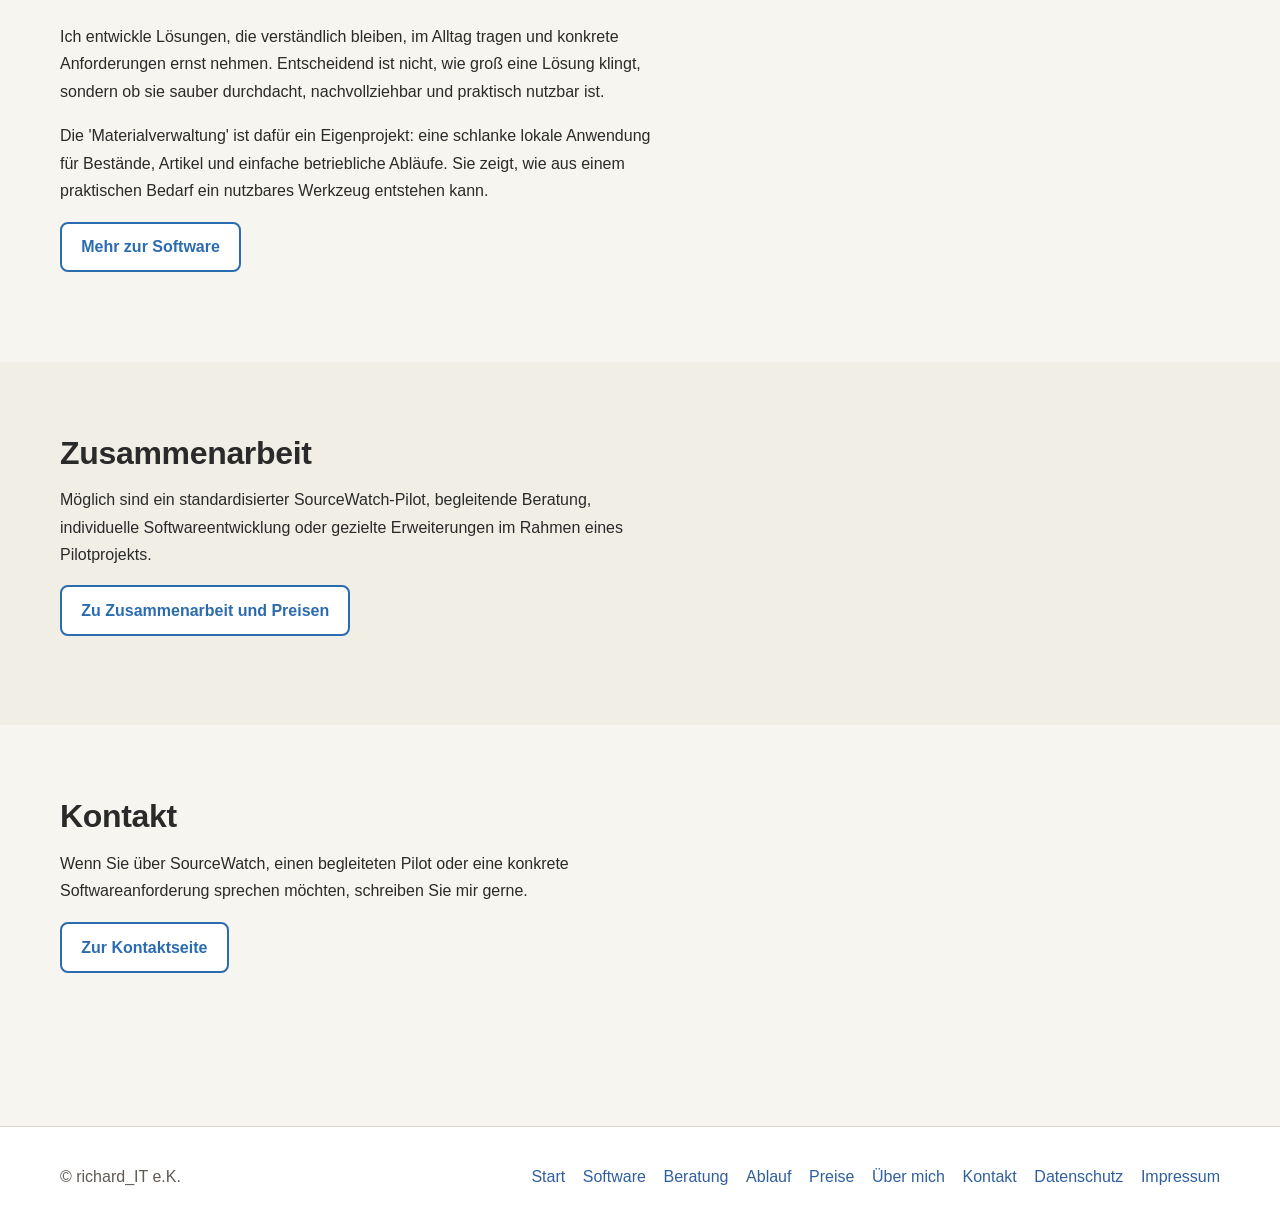
==== commit 59ce5dc3: "Update homepage, projects, workflow and pricing copy for asset-sale positioning Replaces pilot-phase" ====
--- a/index.html
+++ b/index.html
@@ -6,7 +6,7 @@
   <title>richard_IT e.K. | Softwareentwicklung und SourceWatch</title>
   <meta
     name="description"
-    content="richard_IT ist die Software-Werkstatt hinter SourceWatch: praxisnahe Softwareentwicklung, begleitete Piloten und nachvollziehbare Lösungen aus der Praxis."
+    content="richard_IT ist die Software-Werkstatt hinter SourceWatch: praxisnahe Softwareentwicklung, begleitende Beratung und nachvollziehbare Lösungen aus der Praxis."
   >
 
   <meta property="og:type" content="website">
@@ -14,7 +14,7 @@
   <meta property="og:title" content="richard_IT | Softwareentwicklung und SourceWatch">
   <meta
     property="og:description"
-    content="richard_IT ist die Software-Werkstatt hinter SourceWatch: praxisnahe Softwareentwicklung, begleitete Piloten und nachvollziehbare Lösungen aus der Praxis."
+    content="richard_IT ist die Software-Werkstatt hinter SourceWatch: praxisnahe Softwareentwicklung, begleitende Beratung und nachvollziehbare Lösungen aus der Praxis."
   >
   <meta
     property="og:url"
@@ -30,7 +30,7 @@
   <meta name="twitter:title" content="richard_IT | Softwareentwicklung und SourceWatch">
   <meta
     name="twitter:description"
-    content="richard_IT e.K. ist die Software-Werkstatt hinter SourceWatch: praxisnahe Softwareentwicklung, begleitete Piloten und nachvollziehbare Lösungen aus der Praxis."
+    content="richard_IT e.K. ist die Software-Werkstatt hinter SourceWatch: praxisnahe Softwareentwicklung, begleitende Beratung und nachvollziehbare Lösungen aus der Praxis."
   >
   <meta
     name="twitter:image"
@@ -81,9 +81,13 @@
       <div class="container">
         <h2 id="home-intro-heading" class="visually-hidden">Überblick</h2>
         <p>
-          Der aktuelle Schwerpunkt liegt auf SourceWatch: einem
-          gründergeführten Spezialprodukt für strukturierte Lieferantenrisiko-
-          Bewertung in kontrollierter Pilotphase.
+          Der aktuelle Schwerpunkt liegt auf SourceWatch: einer
+          proprietären, lokal lauffähigen Windows-Software für strukturierte
+          Lieferantenrisiko-Arbeit. Das Produkt verbindet reale
+          Quellenfundamente, lokale Lieferketten- und Partnerdaten, ein
+          Acht-Faktoren-Assessment und nachvollziehbare Berichte. SourceWatch
+          wird für die vollständige Übernahme durch einen geeigneten
+          strategischen Käufer vorbereitet.
         </p>
         <p>
           Beratung und Begleitung gehören dort dazu, wo Anforderungen geklärt,
@@ -103,9 +107,9 @@
           Entscheidungen im Einkauf fundierter vorzubereiten.
         </p>
         <p>
-          Pilotkunden arbeiten nicht nur mit einem starren Testprodukt. Im
-          begleiteten Pilot können Rückmeldungen, Prioritäten und fachlich
-          sinnvolle Anforderungen in die weitere Ausgestaltung einfließen.
+          Ein begrenzter, begleiteter Proof of Value kann bei einer
+          konkreten Frage separat vereinbart werden. Er ersetzt weder
+          Due Diligence noch den definierten Übertragungsumfang.
           Individuelle Erweiterungen sind möglich, wenn sie technisch und
           fachlich sinnvoll sind; sie werden separat vereinbart und vergütet.
         </p>
@@ -125,7 +129,7 @@
           nachvollziehbar und praktisch nutzbar ist.
         </p>
         <p>
-          Die 'Materialverwaltung' ist dafür ein Referenzprojekt: eine schlanke
+          Die 'Materialverwaltung' ist dafür ein Eigenprojekt: eine schlanke
           lokale Anwendung für Bestände, Artikel und einfache betriebliche
           Abläufe. Sie zeigt, wie aus einem praktischen Bedarf ein nutzbares
           Werkzeug entstehen kann.
@@ -136,26 +140,6 @@
       </div>
     </section>
 
-    <section class="section" aria-labelledby="philosophy-heading">
-      <div class="container">
-        <h2 id="philosophy-heading">Software statt Show</h2>
-        <p>
-          Ich entwickle Lösungen, die verständlich bleiben, im Alltag tragen
-          und konkrete Anforderungen ernst nehmen. Entscheidend ist nicht, wie
-          groß eine Lösung klingt, sondern ob sie sauber durchdacht,
-          nachvollziehbar und praktisch nutzbar ist.
-        </p>
-        <p>
-          Die 'Materialverwaltung' ist dafür ein Referenzprojekt: eine schlanke
-          lokale Anwendung für Bestände, Artikel und einfache betriebliche
-          Abläufe. Sie zeigt, wie aus einem praktischen Bedarf ein nutzbares
-          Werkzeug entstehen kann.
-        </p>
-        <p>
-          <a href="projekte.html" class="btn">Mehr zu SourceWatch</a>
-        </p>
-      </div>
-    </section>
 
     <section class="section section-alt" aria-labelledby="collaboration-heading">
       <div class="container">
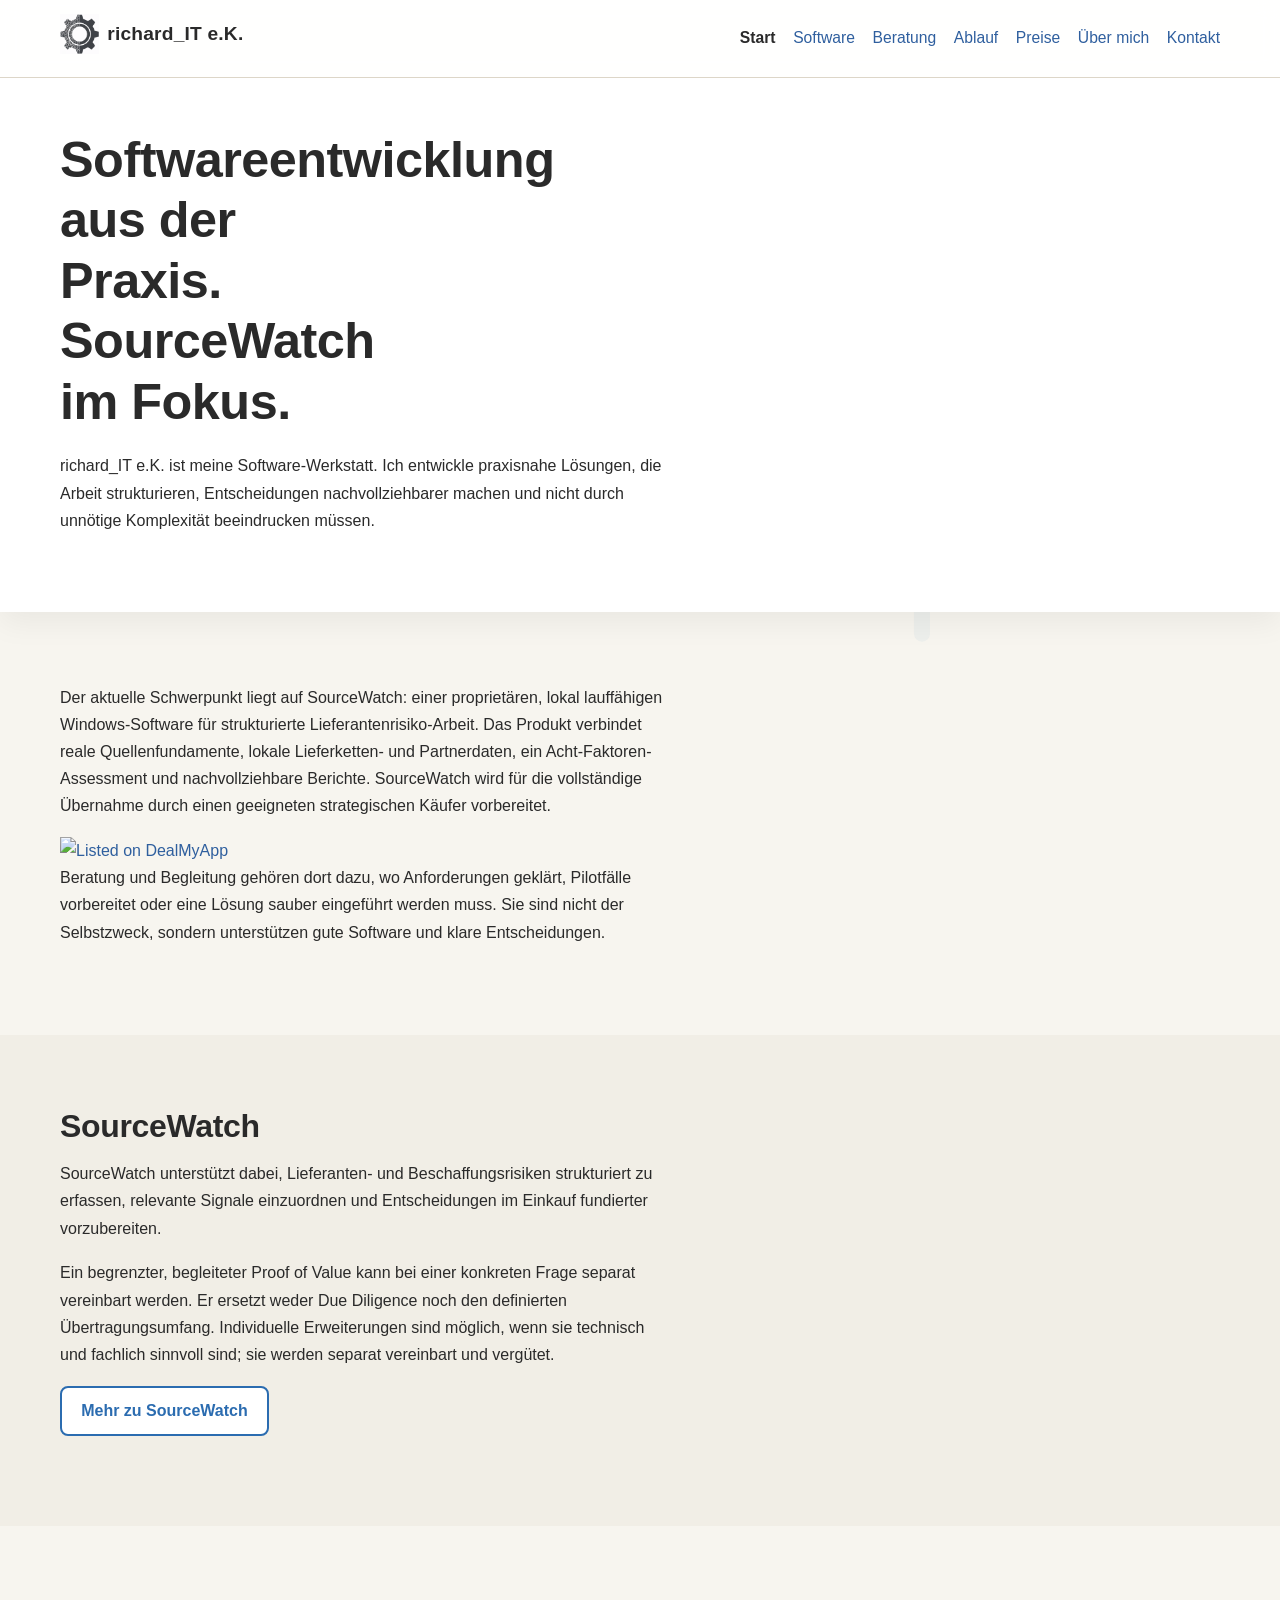
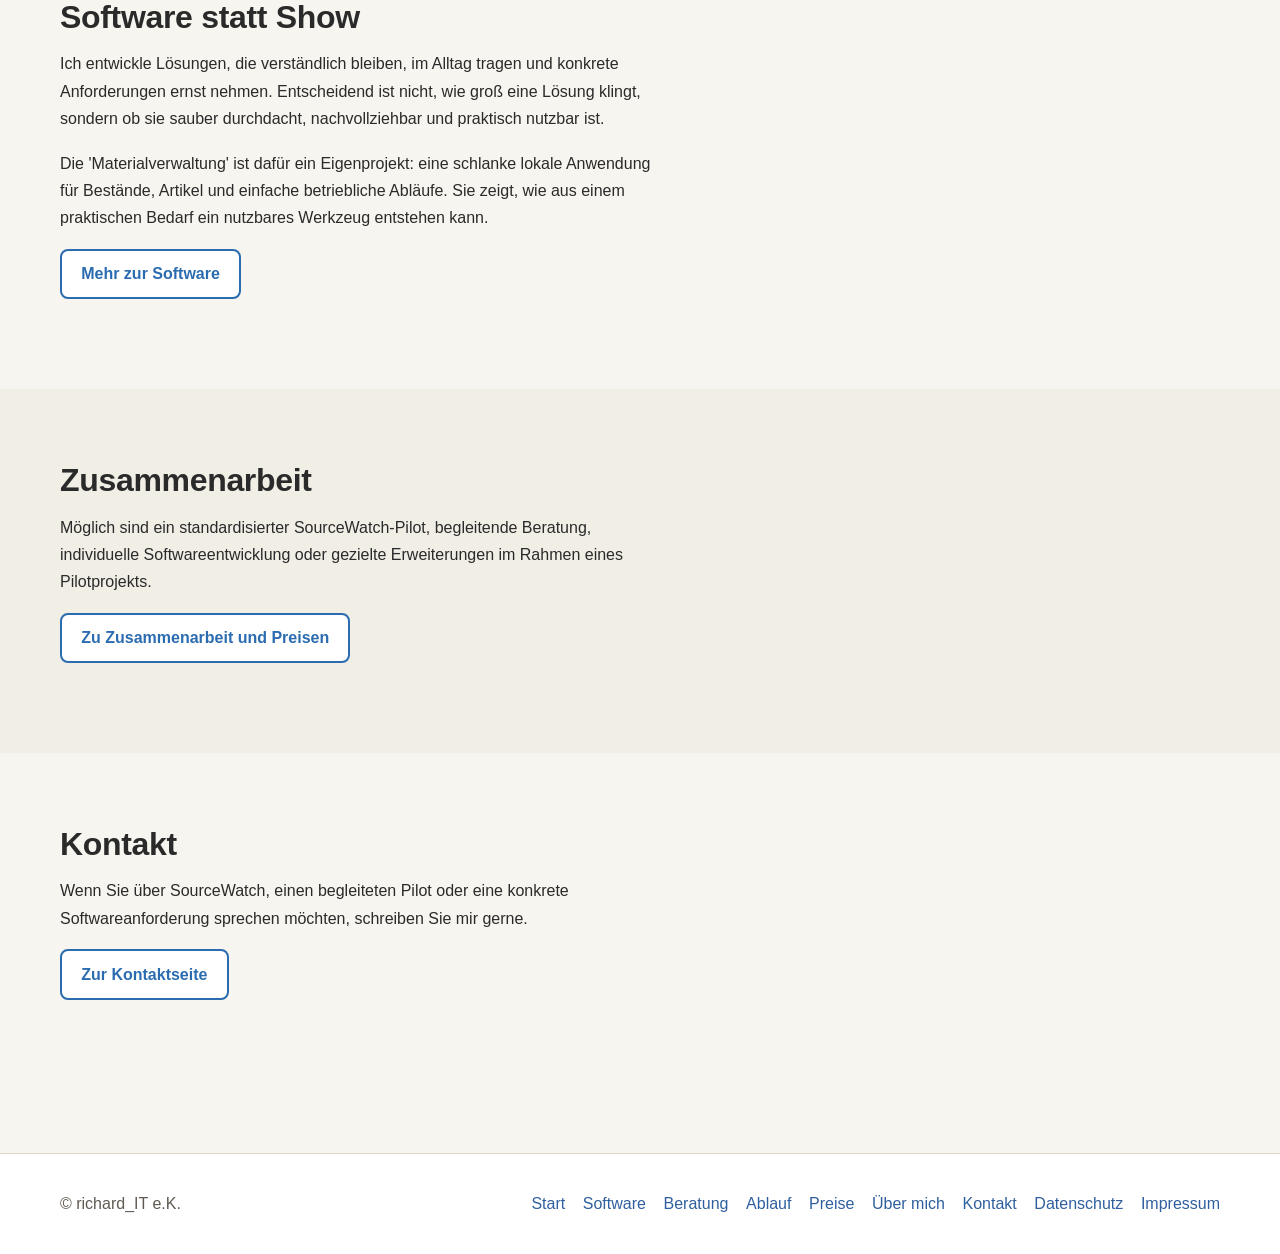
==== commit a027f6cf: "Add DealMyApp badge link to index.html" ====
--- a/index.html
+++ b/index.html
@@ -89,6 +89,9 @@
           wird für die vollständige Übernahme durch einen geeigneten
           strategischen Käufer vorbereitet.
         </p>
+        <a href="https://dealmyapp.com/listings/sourcewatch">
+          <img src="https://dealmyapp.com/badges/listed-on-dealmyapp.svg" alt="Listed on DealMyApp" width="200" height="40">
+        </a>
         <p>
           Beratung und Begleitung gehören dort dazu, wo Anforderungen geklärt,
           Pilotfälle vorbereitet oder eine Lösung sauber eingeführt werden
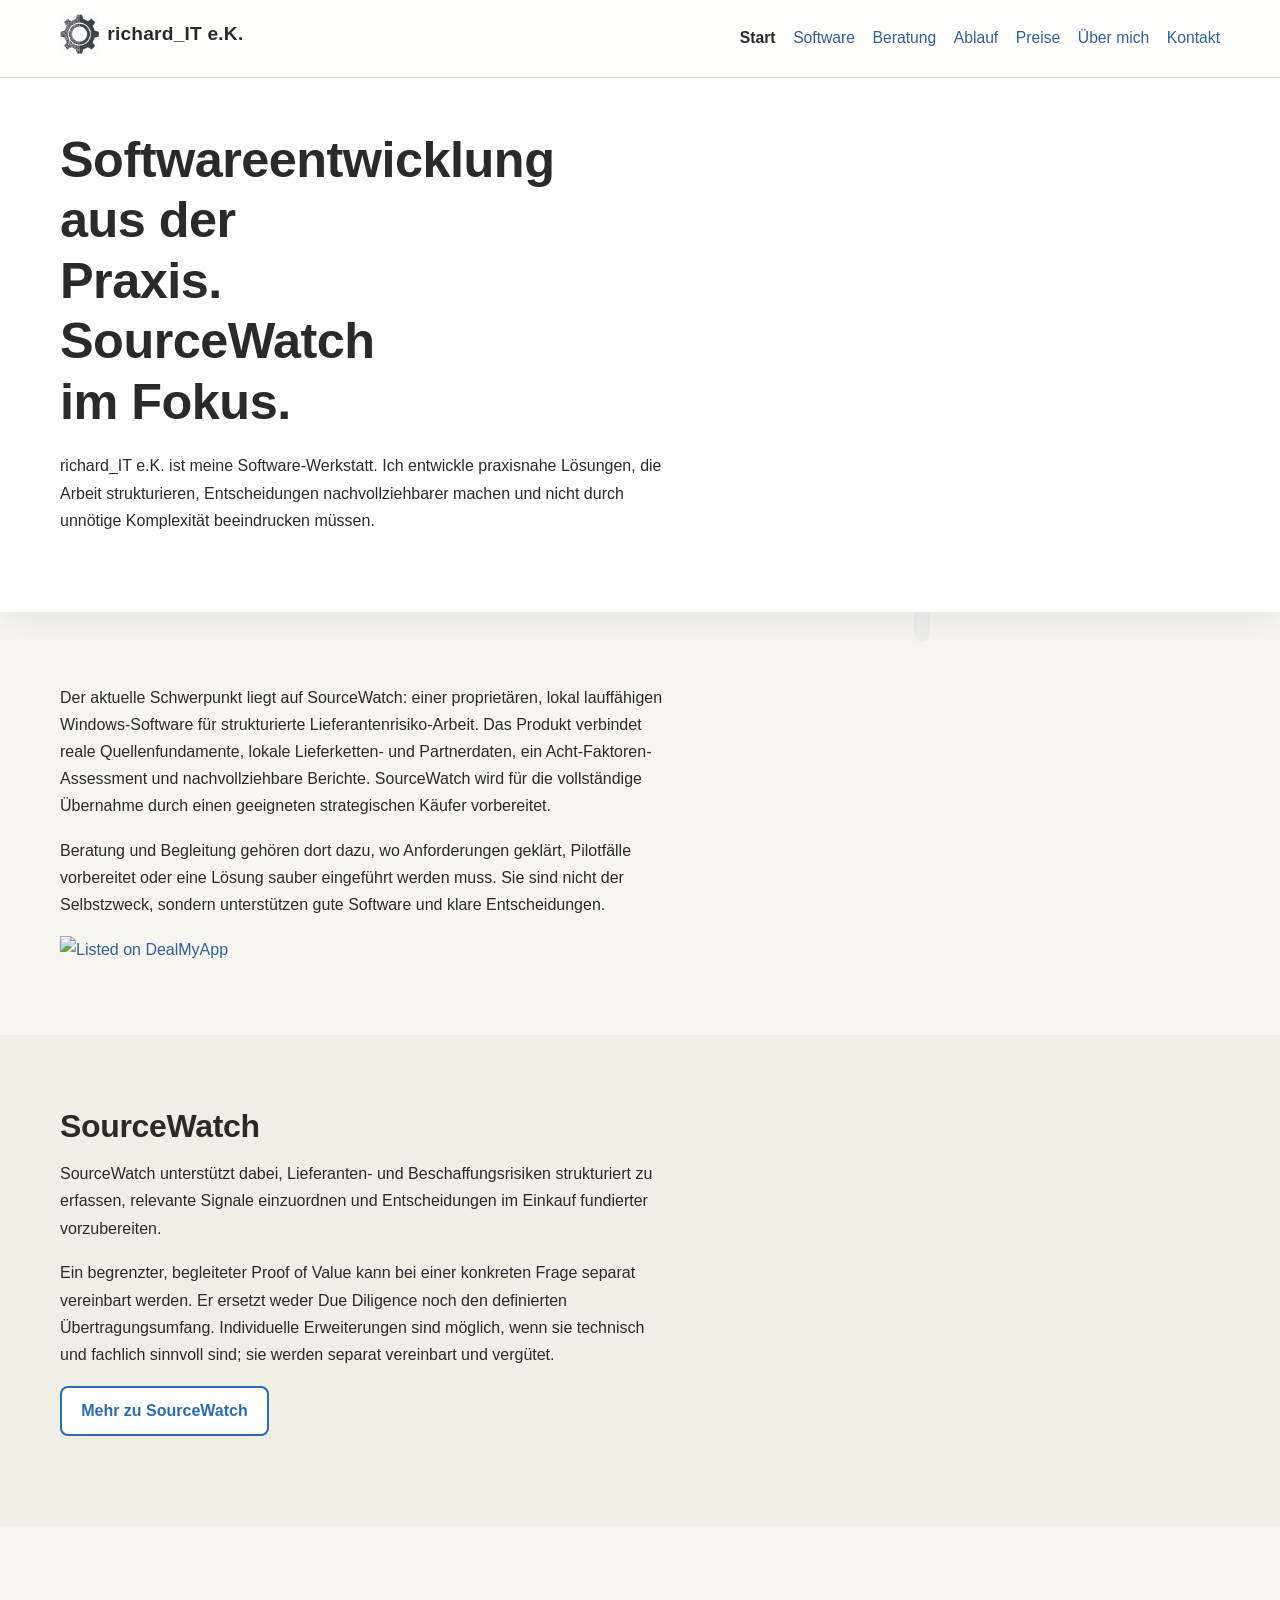
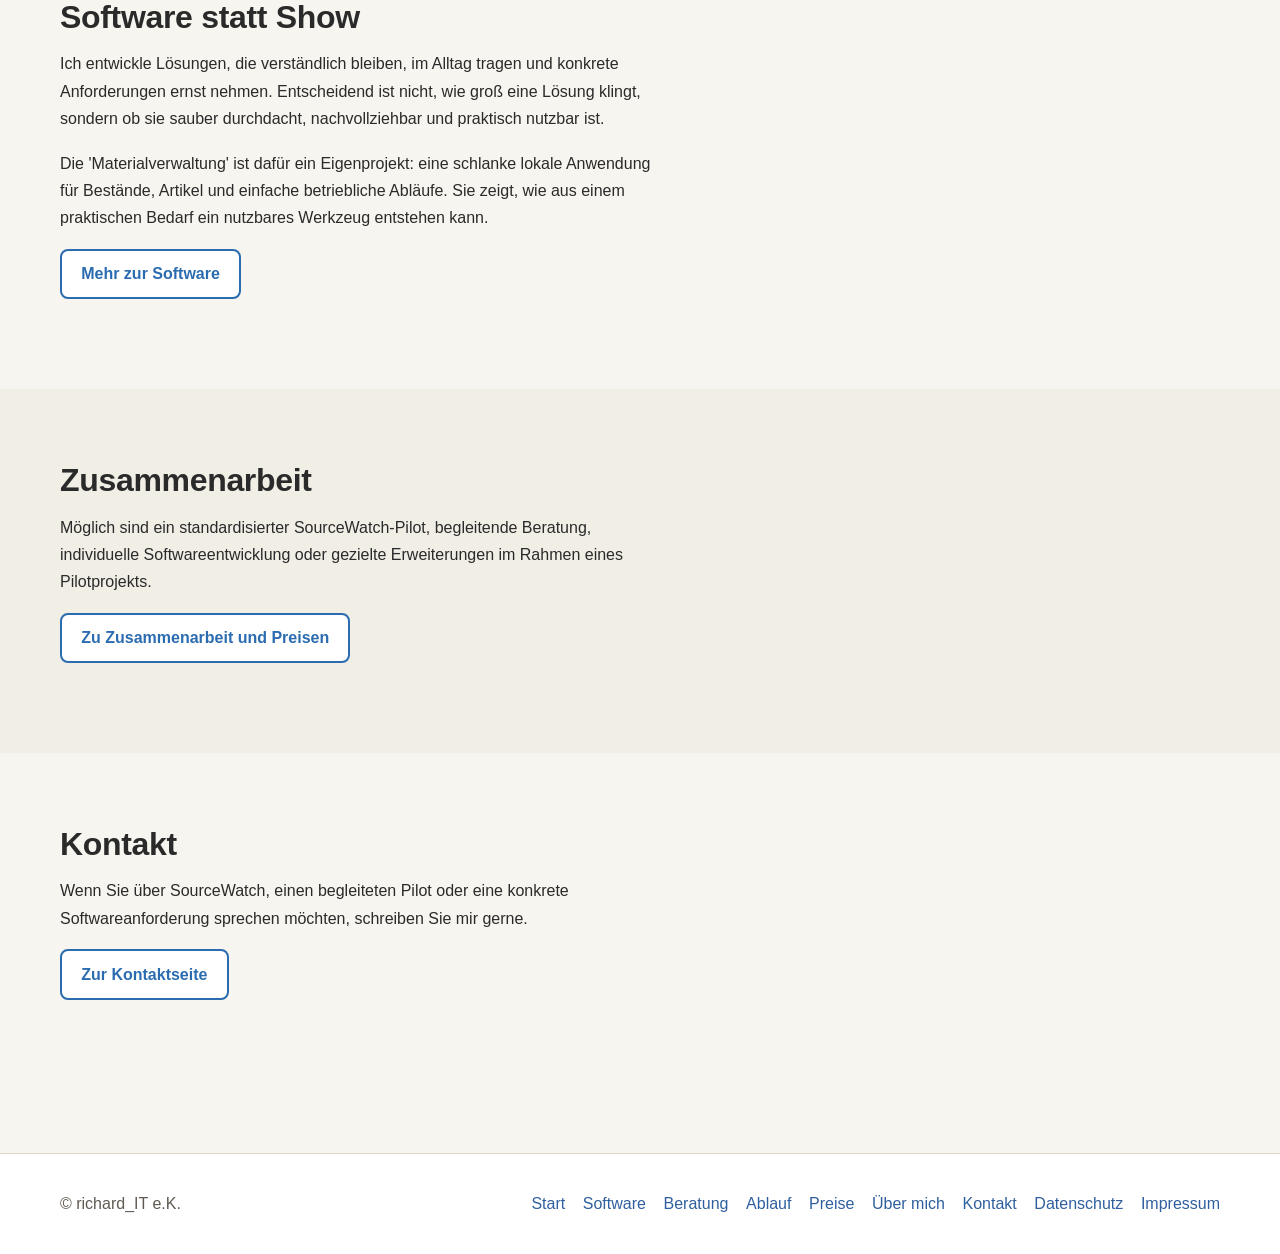
==== commit 6d7c0d02: "Restore DealMyApp listing link in index.html" ====
--- a/index.html
+++ b/index.html
@@ -89,15 +89,15 @@
           wird für die vollständige Übernahme durch einen geeigneten
           strategischen Käufer vorbereitet.
         </p>
-        <a href="https://dealmyapp.com/listings/sourcewatch">
-          <img src="https://dealmyapp.com/badges/listed-on-dealmyapp.svg" alt="Listed on DealMyApp" width="200" height="40">
-        </a>
         <p>
           Beratung und Begleitung gehören dort dazu, wo Anforderungen geklärt,
           Pilotfälle vorbereitet oder eine Lösung sauber eingeführt werden
           muss. Sie sind nicht der Selbstzweck, sondern unterstützen gute
           Software und klare Entscheidungen.
         </p>
+      <a href="https://dealmyapp.com/listings/sourcewatch">
+          <img src="https://dealmyapp.com/badges/listed-on-dealmyapp.svg" alt="Listed on DealMyApp" width="200" height="40">
+        </a>
       </div>
     </section>
 
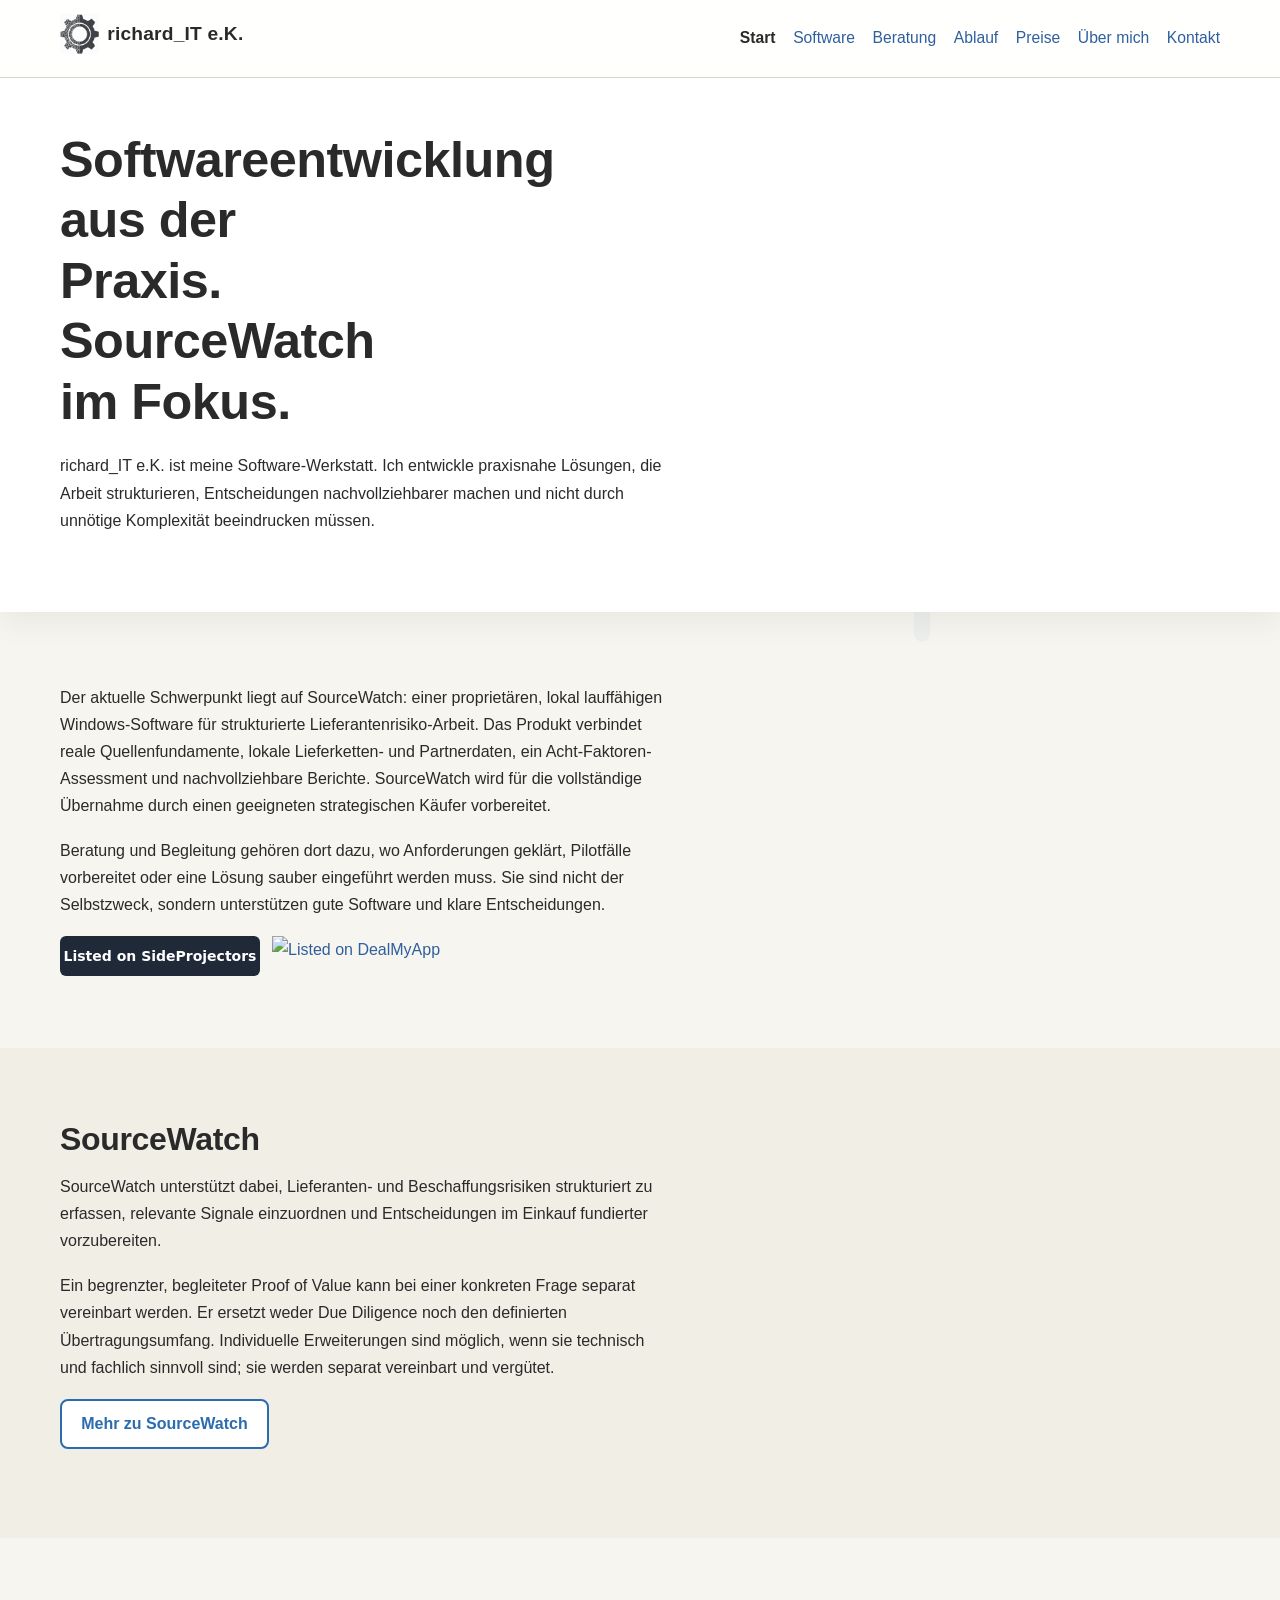
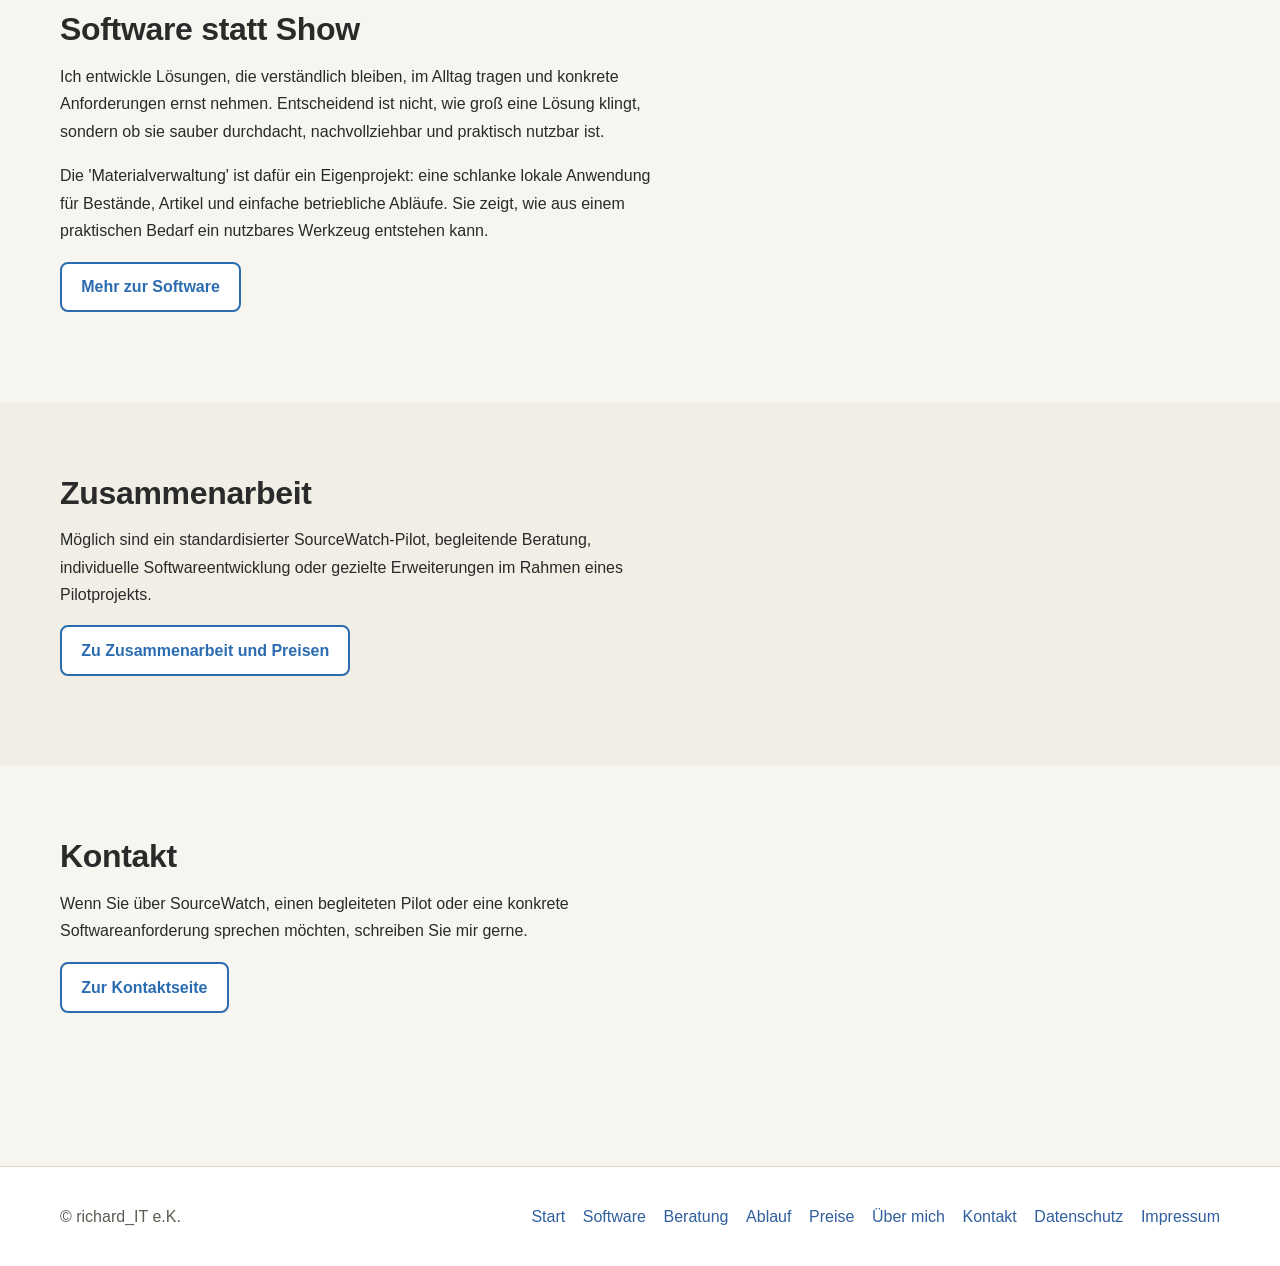
==== commit 21da1b13: "Add badge links and styles for project listings Added new badge links and styles for SideProjectors " ====
--- a/index.html
+++ b/index.html
@@ -95,10 +95,41 @@
           muss. Sie sind nicht der Selbstzweck, sondern unterstützen gute
           Software und klare Entscheidungen.
         </p>
-      <a href="https://dealmyapp.com/listings/sourcewatch">
-          <img src="https://dealmyapp.com/badges/listed-on-dealmyapp.svg" alt="Listed on DealMyApp" width="200" height="40">
-        </a>
-      </div>
+     <div class="badge-row">
+  <a class="badge-btn"
+     href="https://www.sideprojectors.com/project/102178/sourcewatch-local-first-supplier-risk-management"
+     target="_blank" rel="noopener noreferrer">
+    Listed on SideProjectors
+  </a>
+  <a href="https://dealmyapp.com/listings/sourcewatch"
+     target="_blank" rel="noopener noreferrer">
+    <img src="https://dealmyapp.com/badges/listed-on-dealmyapp.svg"
+         alt="Listed on DealMyApp" width="200" height="40">
+  </a>
+</div>
+
+<style>
+.badge-row {
+  display: flex;
+  flex-wrap: wrap;
+  align-items: center;
+  gap: 12px;
+}
+.badge-row img { display: block; }
+.badge-btn {
+  display: inline-block;
+  width: 200px;
+  height: 40px;
+  text-align: center;
+  background: #1f2937;
+  color: #fff;
+  font: 600 14px/40px system-ui, sans-serif;
+  border-radius: 6px;
+  text-decoration: none;
+}
+.badge-btn:hover { background: #374151; }
+.badge-btn:focus-visible { outline: 2px solid #60a5fa; outline-offset: 2px; }
+</style>
     </section>
 
     <section class="section section-alt" aria-labelledby="sourcewatch-heading">
